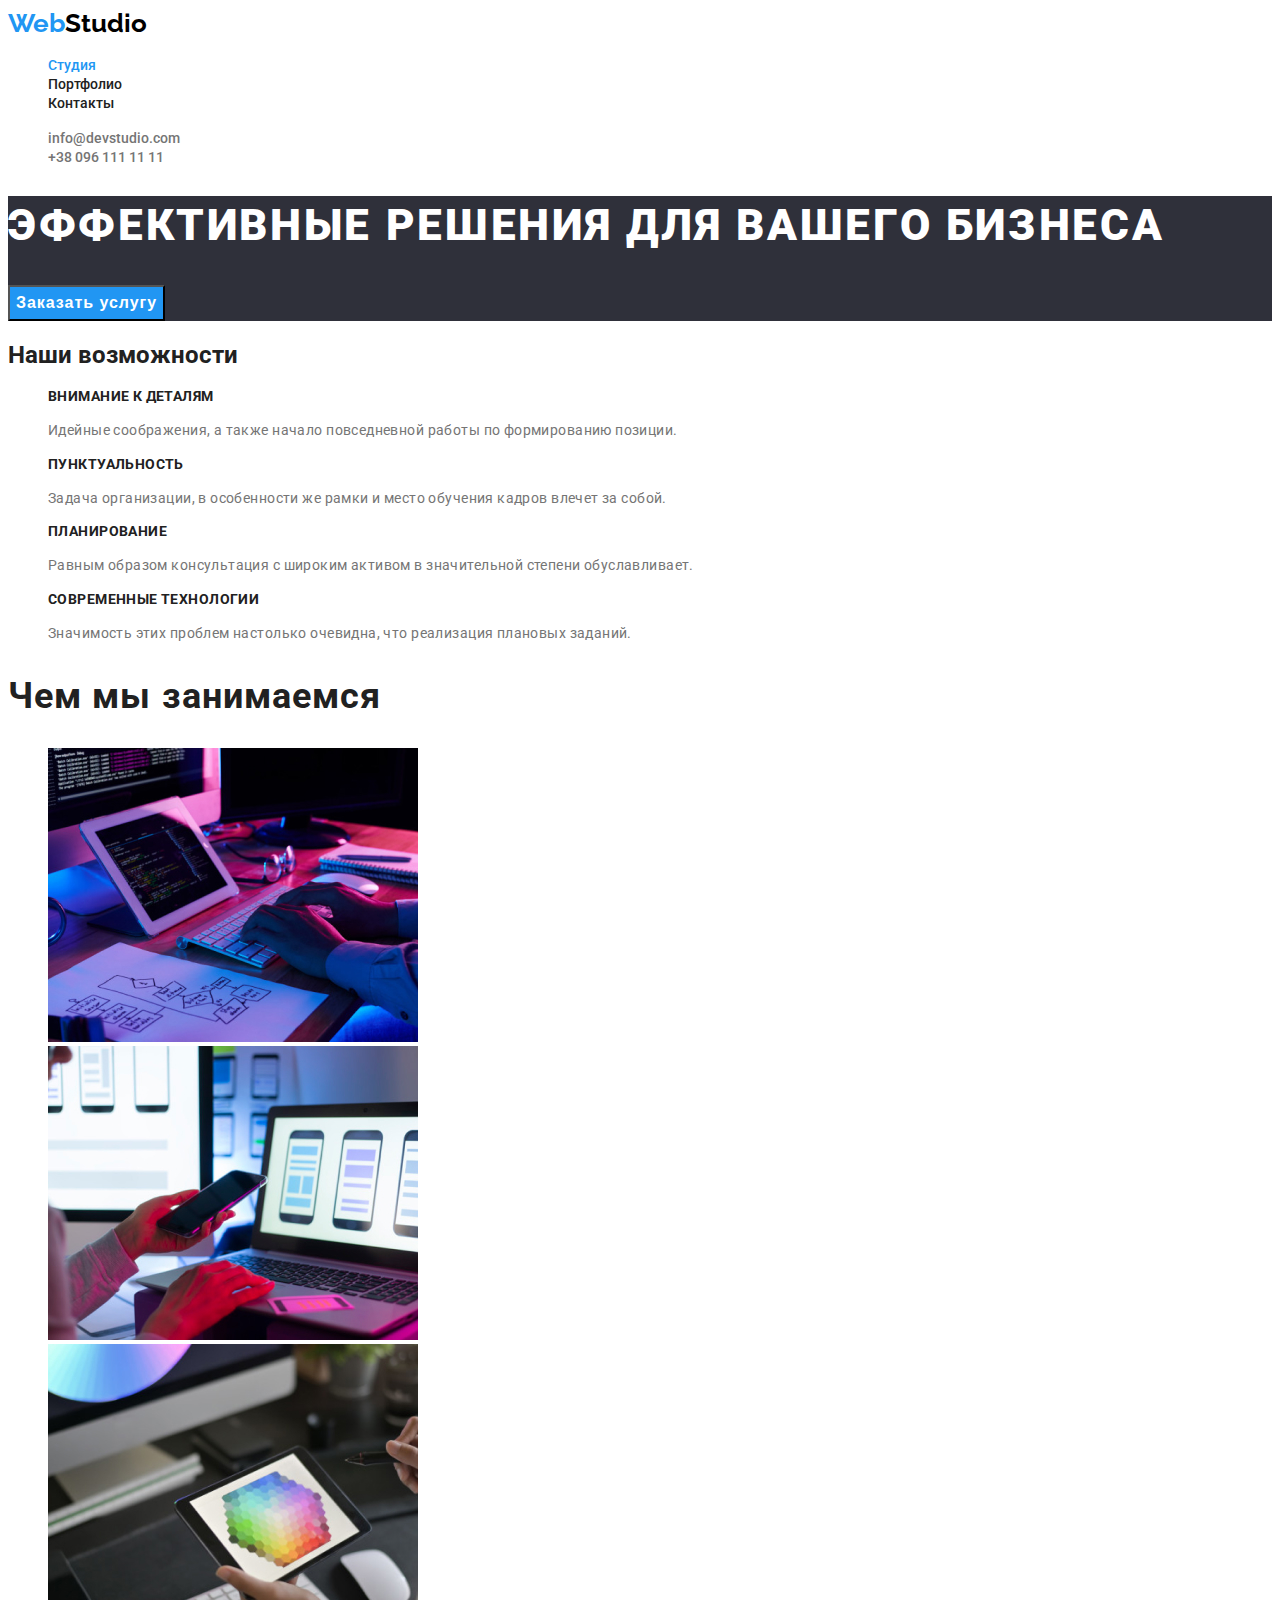
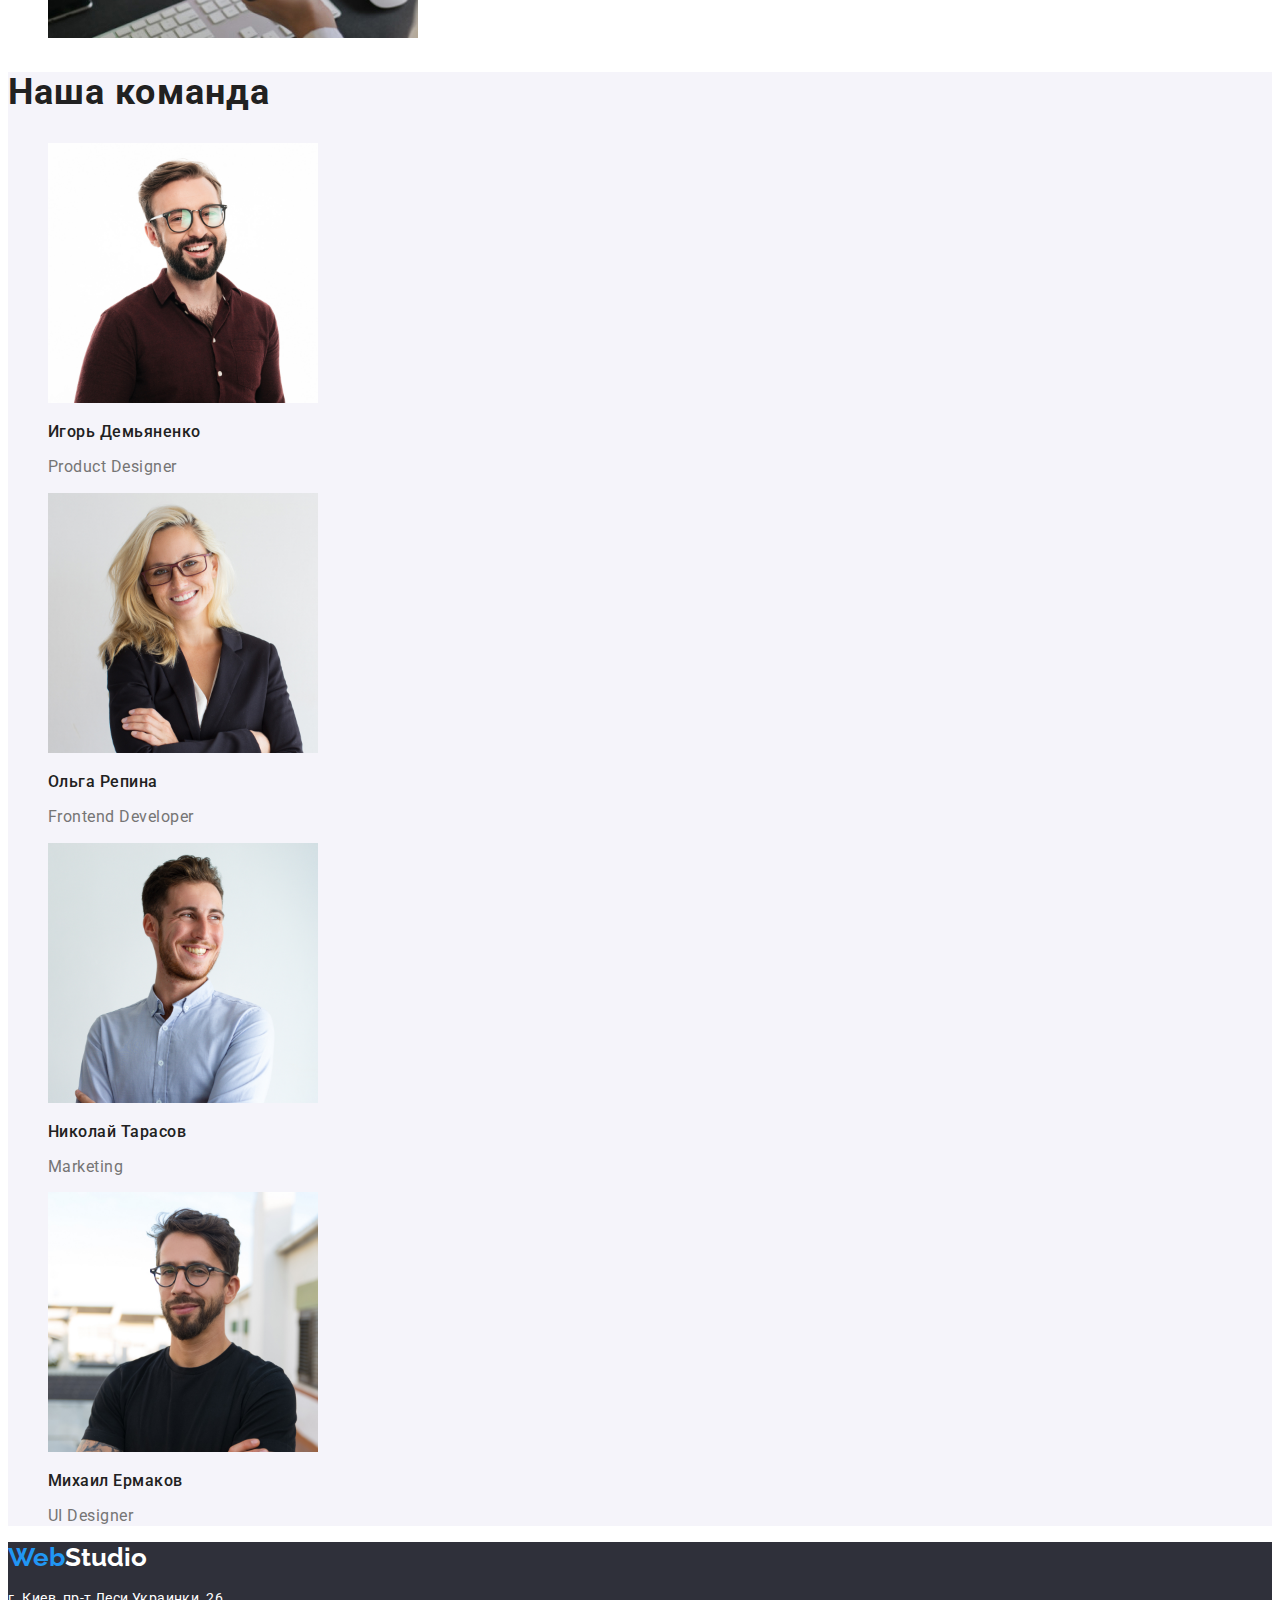
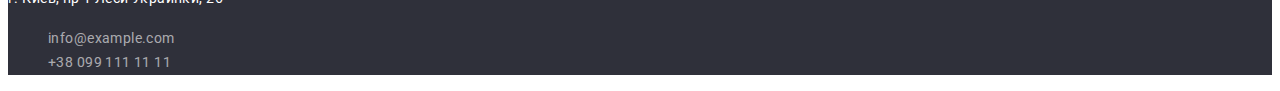
==== index.html @ 2970bea6 "новый репозиторий, создал клон добавил папки" ====
<!DOCTYPE html>
<html lang="ru">
<head>
    <meta charset="UTF-8">
    <meta http-equiv="X-UA-Compatible" content="IE=edge">
    <meta name="viewport" content="width=device-width, initial-scale=1.0">
    <title>Студия</title>
    <link rel="preconnect" href="https://fonts.googleapis.com">
    <link rel="preconnect" href="https://fonts.gstatic.com" crossorigin>
    <link href="https://fonts.googleapis.com/css2?family=Raleway:wght@700&family=Roboto:wght@400;500;700;900&display=swap"
        rel="stylesheet">
        <link rel="stylesheet" href="https://cdnjs.cloudflare.com/ajax/libs/modern-normalize/1.1.0/modern-normalize.min.css"
            integrity="sha512-wpPYUAdjBVSE4KJnH1VR1HeZfpl1ub8YT/NKx4PuQ5NmX2tKuGu6U/JRp5y+Y8XG2tV+wKQpNHVUX03MfMFn9Q=="
            crossorigin="anonymous" referrerpolicy="no-referrer" />
    <link rel="stylesheet" href="./css/styles.css" />
</head>
<body>
<header>
    <div class="section-navigation">
        <a class="logo" href="./index.html">Web<span class="logo-navigation">Studio</span></a>

        <nav class="site-nav">
            <ul>
                <li><a href="#" class="current">Студия</a></li>
                <li><a href="./portfolio.html">Портфолио</a></li>
                <li><a href="#">Контакты</a></li>
            </ul>
        </nav>
        <ul class="contact-header">
            <li><a href="mailto:">info@devstudio.com</a></li>
            <li><a href="tel:">+38 096 111 11 11</a></li>
        </ul>
    </div>
</header>
    <main>
        <section class="hero">
            <h1 class="hero-title">Эффективные решения для вашего бизнеса</h1>
            <button type="button" class="hero-button">Заказать услугу </button>
            
        </section>
        <section class="section-properties">
            <h2>Наши возможности</h2>
            <ul class="properties">
                <li><h3>Внимание к деталям</h3>
                <p>Идейные соображения, а также начало повседневной работы по формированию позиции. </p></li>
                <li><h3>Пунктуальность</h3>
                <p>Задача организации, в особенности же рамки и место обучения кадров влечет за собой.</p></li>
                <li><h3>Планирование</h3>
                <p>Равным образом консультация с широким активом в значительной степени обуславливает.</p></li>
                <li><h3>Современные технологии</h3>
                <p>Значимость этих проблем настолько очевидна, что реализация плановых заданий.</p></li>
            </ul>
        </section>
        <section class="about-us">
            <h2>Чем мы занимаемся</h2>
            <ul>
                <li><img src="./images/box1.jpg" alt="Программирование" width="370"></li>
                <li><img src="./images/box2.jpg" alt="Мобильные приложения" width="370"></li>
                <li><img src="./images/box3.jpg" alt="СимплДимпл" width="370"></li>
            </ul>
        </section>

        <section class="team">
            <h2>Наша команда</h2>
            <ul class="team-list">
                <li><img src="./images/team/igor.jpg" alt="Игорь Демьяненко" width="270"> 
                <h3>Игорь Демьяненко</h3>
                <p lang="en">Product Designer</p></li>
                <li><img src="./images/team/olga.jpg" alt="Ольга Репина" width="270">
                <h3>Ольга Репина</h3>
                <p lang="en">Frontend Developer</p></li>
                <li><img src="./images/team/nikolay.jpg" alt="Николай Тарасов" width="270">
                <h3>Николай Тарасов</h3>
                <p lang="en">Marketing</p></li>
                <li><img src="./images/team/michail.jpg" alt="Михаил Ермаков" width="270">
                <h3>Михаил Ермаков</h3>
                <p lang="en">UI Designer</p></li>
            </ul>
        </section>

    </main>
    <footer>
        <a class="logo" href="./index.html">Web<span class="logo-navigation-footer">Studio</span></a>
        <address class="contact-footer">
            <p>г. Киев, пр-т Леси Украинки, 26 </p>
            <ul>
                <li><a href="mailto:">info@example.com </a></li>
                <li><a href="tel:">+38 099 111 11 11 </a></li>
            </ul>
        </address>
        </footer>
</body>
</html>
---- css/styles.css ----
/* основной #212121 */
/* второстепенный #2196F3 */
/* дополнительный #fff */
/* задний фон #fff; */
:root {
  --brand-color: #212121;
  --accent-color: #2196f3;
  --contact-color: #757575;
  --background-color: #fff;
  --accent-background-color: #f5f4fa;
  --footer-background-color: #2f303a;
  --header-background-color: #fff;
}

body {
  font-family: 'Roboto', sans-serif;
  color: var(--brand-color);
}

ul {
  list-style: none;
}
/* Header */
header {
  background-color: var(--header-background-color);
}
.logo {
  text-decoration: none;
  font-family: Raleway;
  font-style: normal;
  font-weight: 700;
  font-size: 26px;
  line-height: 1.2;
  color: var(--accent-color);
}
.logo-navigation {
  color: #000;
}
.site-nav a {
  font-weight: 500;
  font-size: 14px;
  line-height: 1.17;
  text-decoration: none;
  color: var(--brand-color);
}
.site-nav .current {
  color: var(--accent-color);
}

.site-nav a:hover,
.site-nav a:focus {
  color: var(--accent-color);
}

.contact-header a {
  font-weight: 500;
  font-size: 14px;
  line-height: 1.17;
  text-decoration: none;
  color: var(--contact-color);
}
.contact-header a:focus,
.contact-header a:hover {
  color: var(--accent-color);
}

/* Main portfolio */
.main-portfolio {
  background-color: var(--background-color);
}

.filter-button {
  font-family: Roboto;
  font-weight: 500;
  font-size: 16px;
  line-height: 1.62;
  text-align: center;
  letter-spacing: 0.03em;
  background-color: var(--accent-background-color);
  cursor: pointer;
  color: var(--brand-color);
}

.filter-button:hover,
.filter-button:focus {
  color: var(--header-background-color);
  background-color: var(--accent-color);
}

.project-link {
  text-decoration: none;
}

.project-link .project-text {
  color: var(--contact-color);
  font-weight: 500;
  font-size: 16px;
  line-height: 1.87;
  letter-spacing: 0.03em;
}

.project-link .project-title {
  color: var(--brand-color);
  font-weight: 700;
  font-size: 18px;
  line-height: 2;
  letter-spacing: 0.06em;
}

/* Footer */
footer {
  background-color: var(--footer-background-color);
}
.logo-navigation-footer {
  color: var(--header-background-color);
}
.contact-footer p {
  text-decoration: none;
  font-weight: 400;
  font-size: 14px;
  line-height: 1.71;
  letter-spacing: 0.03em;
  color: var(--header-background-color);
  font-style: normal;
}
.contact-footer a {
  font-weight: 400;
  font-size: 14px;
  line-height: 1.71;
  letter-spacing: 0.03em;
  text-decoration: none;
  color: rgba(255, 255, 255, 0.6);
  font-style: normal;
}

.contact-footer a:focus,
.contact-footer a:hover {
  color: var(--accent-color);
}
/* Main Studio */
.hero {
  background: var(--footer-background-color);
}
.hero-title {
  font-weight: 900;
  font-size: 44px;
  line-height: 1.36;
  letter-spacing: 0.06em;
  color: var(--header-background-color);
  text-transform: uppercase;
}
.hero-button {
  font-weight: 700;
  font-size: 16px;
  line-height: 1.87;

  display: flex;
  align-items: center;
  text-align: center;
  letter-spacing: 0.06em;
  background-color: var(--accent-color);
  color: var(--header-background-color);
  cursor: pointer;
}

.hero-button:hover,
.hero-button:focus {
  background-color: #188ce8;
  color: var(--header-background-color);
}

.section-properties {
  background-color: var(--background-color);
}

.properties h3 {
  font-weight: 700;
  font-size: 14px;
  line-height: 1.14;
  letter-spacing: 0.03em;
  text-transform: uppercase;
}

.properties p {
  font-weight: 400;
  font-size: 14px;
  line-height: 1.71;
  letter-spacing: 0.03em;
  color: var(--contact-color);
}
.about-us {
  background-color: var(--background-color);
}

.about-us h2 {
  font-weight: 700;
  font-size: 36px;
  line-height: 1.16;
  letter-spacing: 0.03em;
}
.team {
  background-color: var(--accent-background-color);
}

.team h2 {
  font-weight: 700;
  font-size: 36px;
  line-height: 1.16;
  letter-spacing: 0.03em;
}
.team h3 {
  font-weight: 500;
  font-size: 16px;
  line-height: 1.18;
  letter-spacing: 0.03em;
}
.team p {
  font-weight: 400;
  font-size: 16px;
  line-height: 1.18;
  letter-spacing: 0.03em;
  color: var(--contact-color);
}
/* внес правки */
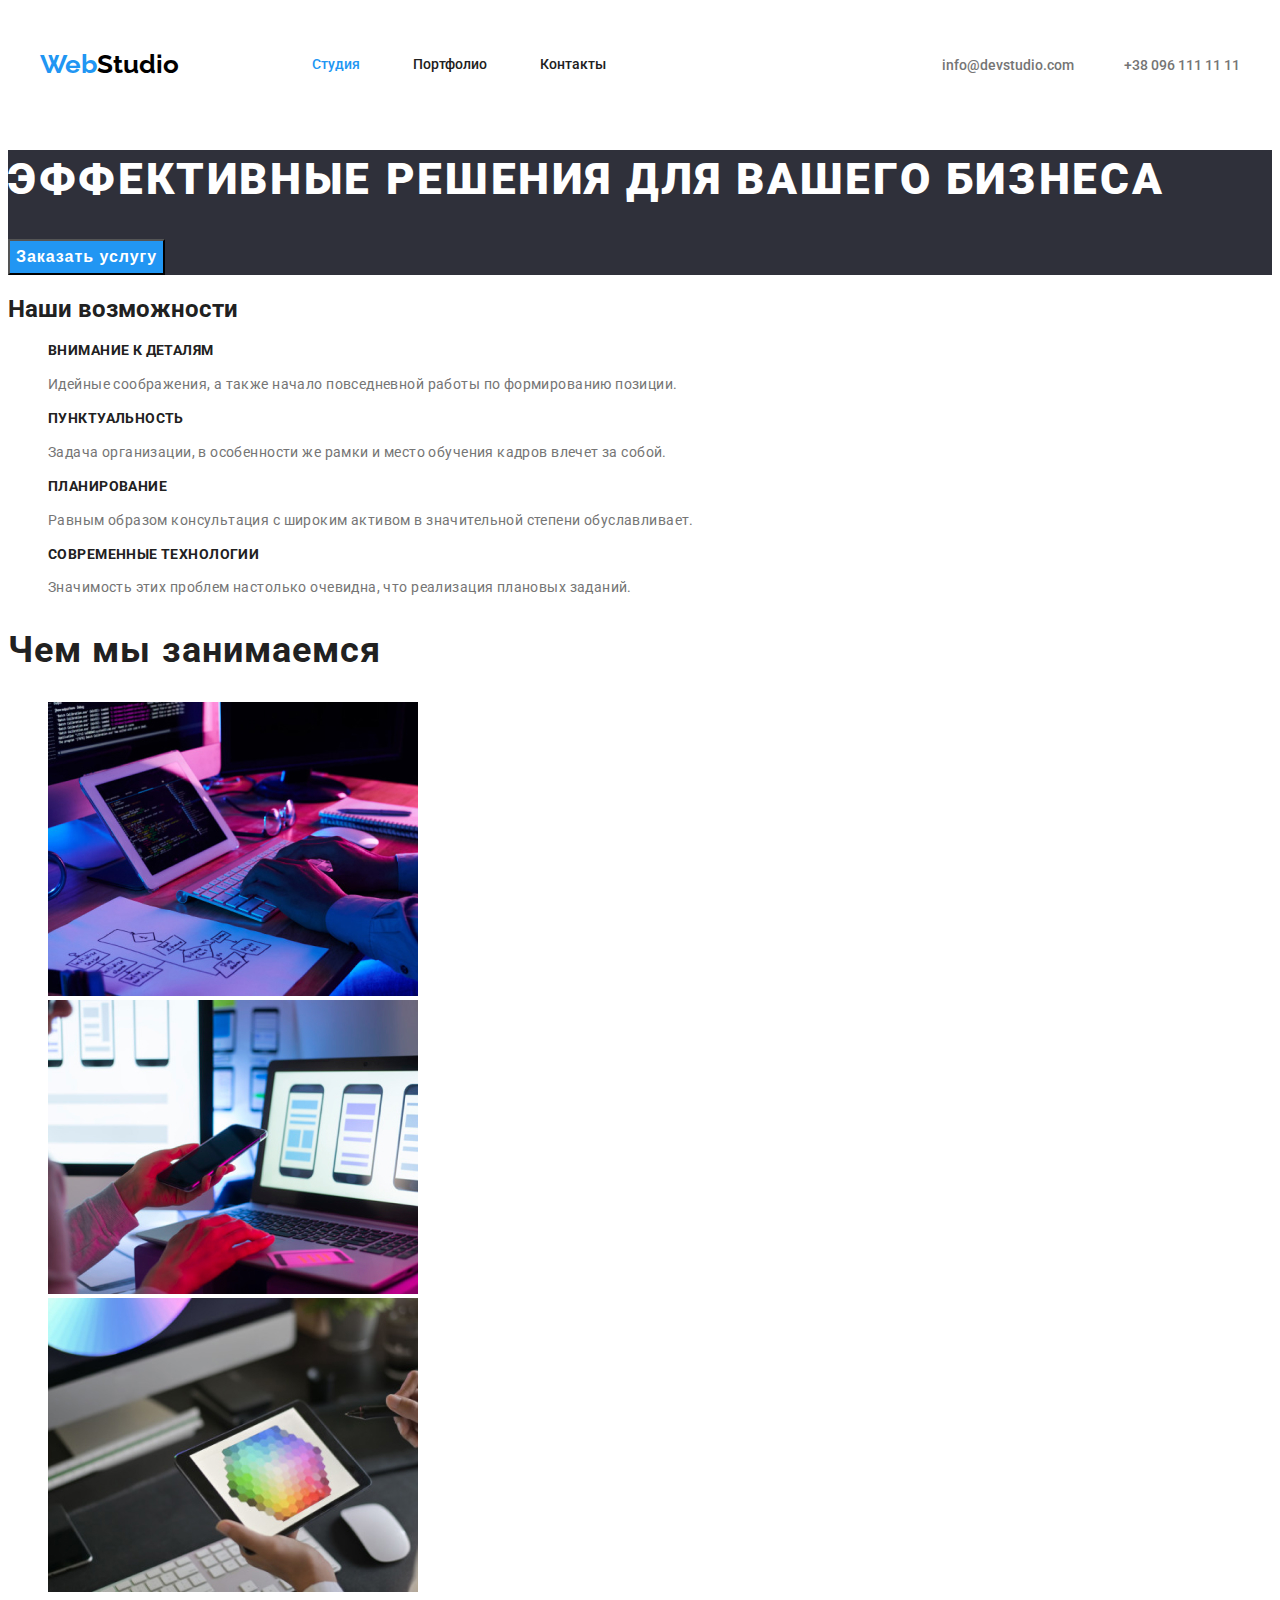
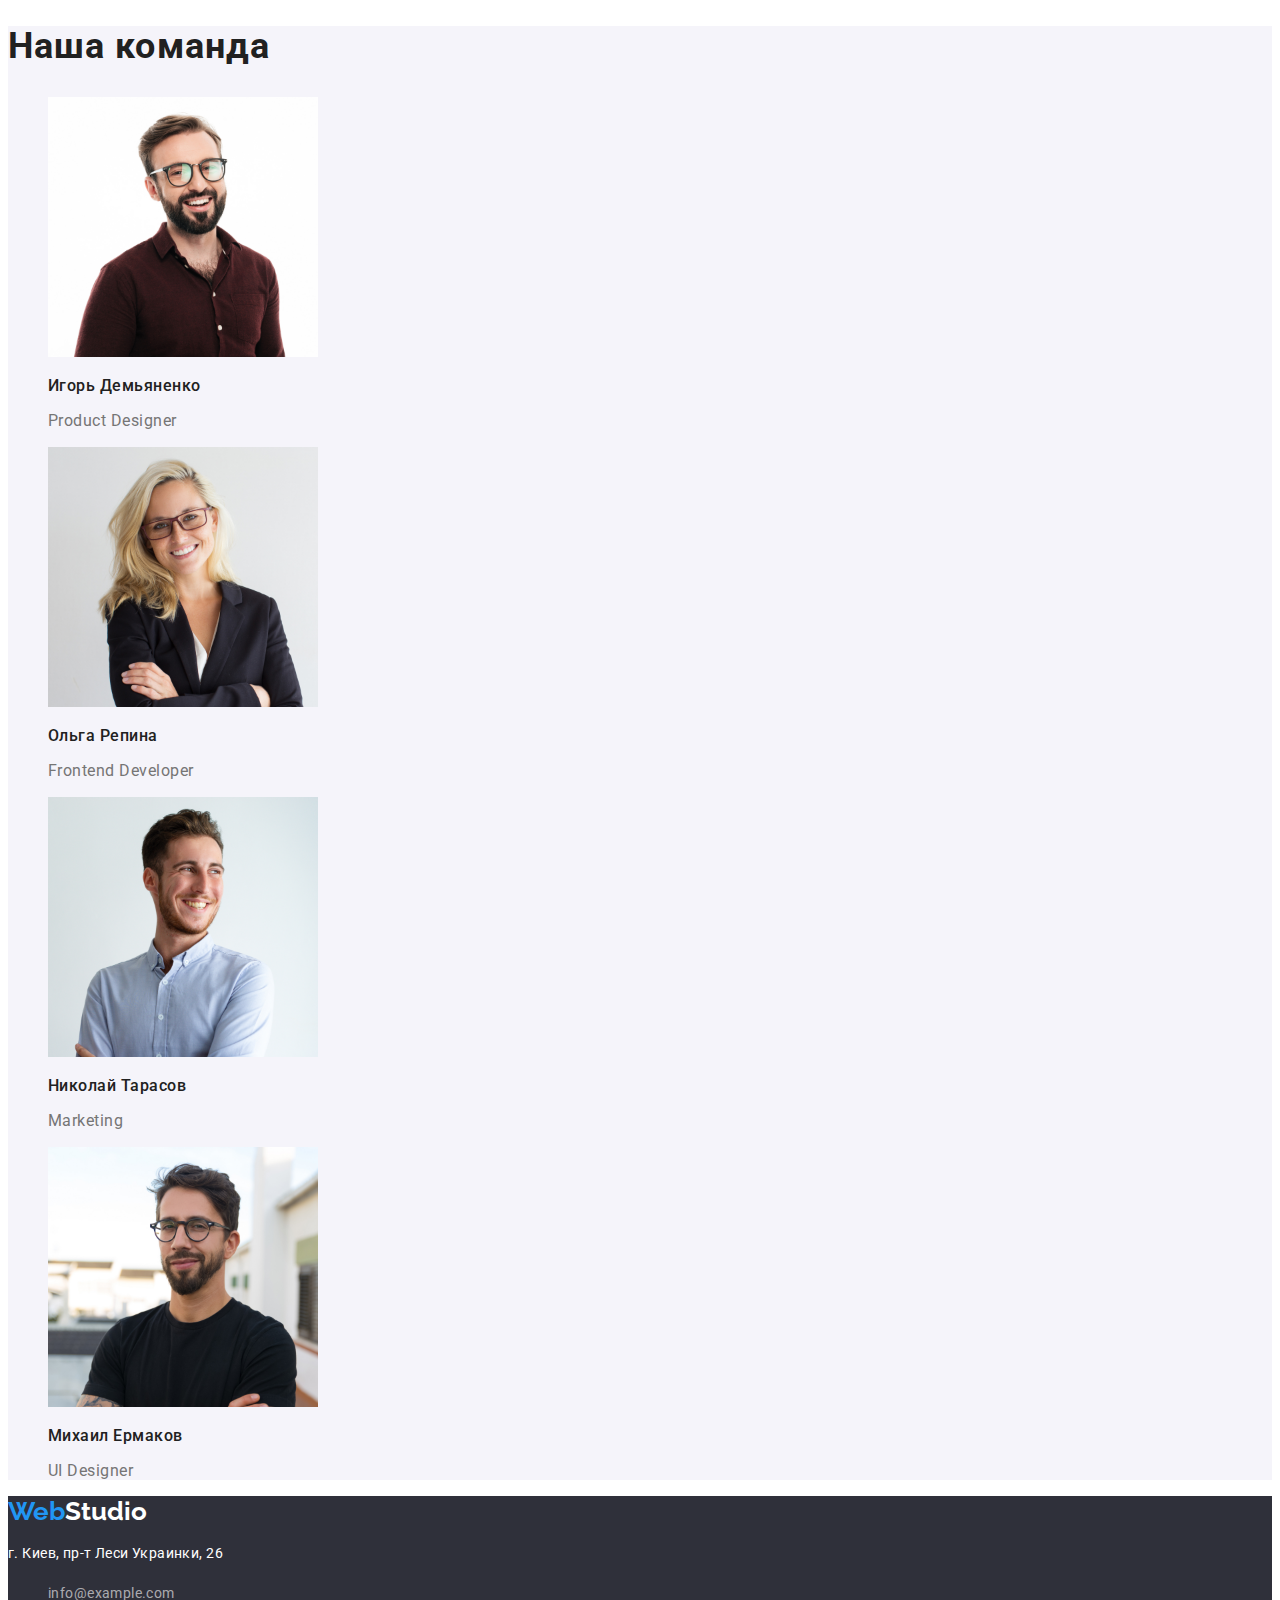
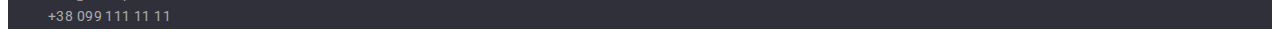
==== commit 081256b2: "стилизовал хедер" ====
--- a/index.html
+++ b/index.html
@@ -15,23 +15,24 @@
     <link rel="stylesheet" href="./css/styles.css" />
 </head>
 <body>
-<header>
-    <div class="section-navigation">
-        <a class="logo" href="./index.html">Web<span class="logo-navigation">Studio</span></a>
+    <header>
+        <div class="section-navigation">
+            <a class="logo" href="./index.html">Web<span class="logo-navigation">Studio</span></a>
+    
+            <nav>
+                <ul class="site-nav">
+                    <li class="link"><a href="#" class="current">Студия</a></li>
+                    <li class="link"><a href="./portfolio.html">Портфолио</a></li>
+                    <li class="link"><a href="#">Контакты</a></li>
+                </ul>
+            </nav>
+            <ul class="contact-header">
+                <li class="link"><a href="mailto:">info@devstudio.com</a></li>
+                <li class="link"><a href="tel:">+38 096 111 11 11</a></li>
+            </ul>
+        </div>
+    </header>
 
-        <nav class="site-nav">
-            <ul>
-                <li><a href="#" class="current">Студия</a></li>
-                <li><a href="./portfolio.html">Портфолио</a></li>
-                <li><a href="#">Контакты</a></li>
-            </ul>
-        </nav>
-        <ul class="contact-header">
-            <li><a href="mailto:">info@devstudio.com</a></li>
-            <li><a href="tel:">+38 096 111 11 11</a></li>
-        </ul>
-    </div>
-</header>
     <main>
         <section class="hero">
             <h1 class="hero-title">Эффективные решения для вашего бизнеса</h1>
--- a/css/styles.css
+++ b/css/styles.css
@@ -24,6 +24,29 @@
 header {
   background-color: var(--header-background-color);
 }
+.section-navigation {
+  width: 1200px;
+  padding-left: 15px;
+  padding-right: 15px;
+  margin-left: auto;
+  margin-right: auto;
+
+  display: flex;
+  align-items: center;
+}
+.site-nav {
+  display: flex;
+  margin-left: 93px;
+}
+.site-nav .link a {
+  display: block;
+  padding-top: 32px;
+  padding-bottom: 32px;
+}
+.site-nav .link:not(:last-child) {
+  margin-right: 53px;
+}
+
 .logo {
   text-decoration: none;
   font-family: Raleway;
@@ -50,6 +73,14 @@
 .site-nav a:hover,
 .site-nav a:focus {
   color: var(--accent-color);
+}
+.contact-header {
+  display: flex;
+  margin-left: auto;
+}
+.contact-header .link + .link {
+  display: block;
+  margin-left: 50px;
 }
 
 .contact-header a {
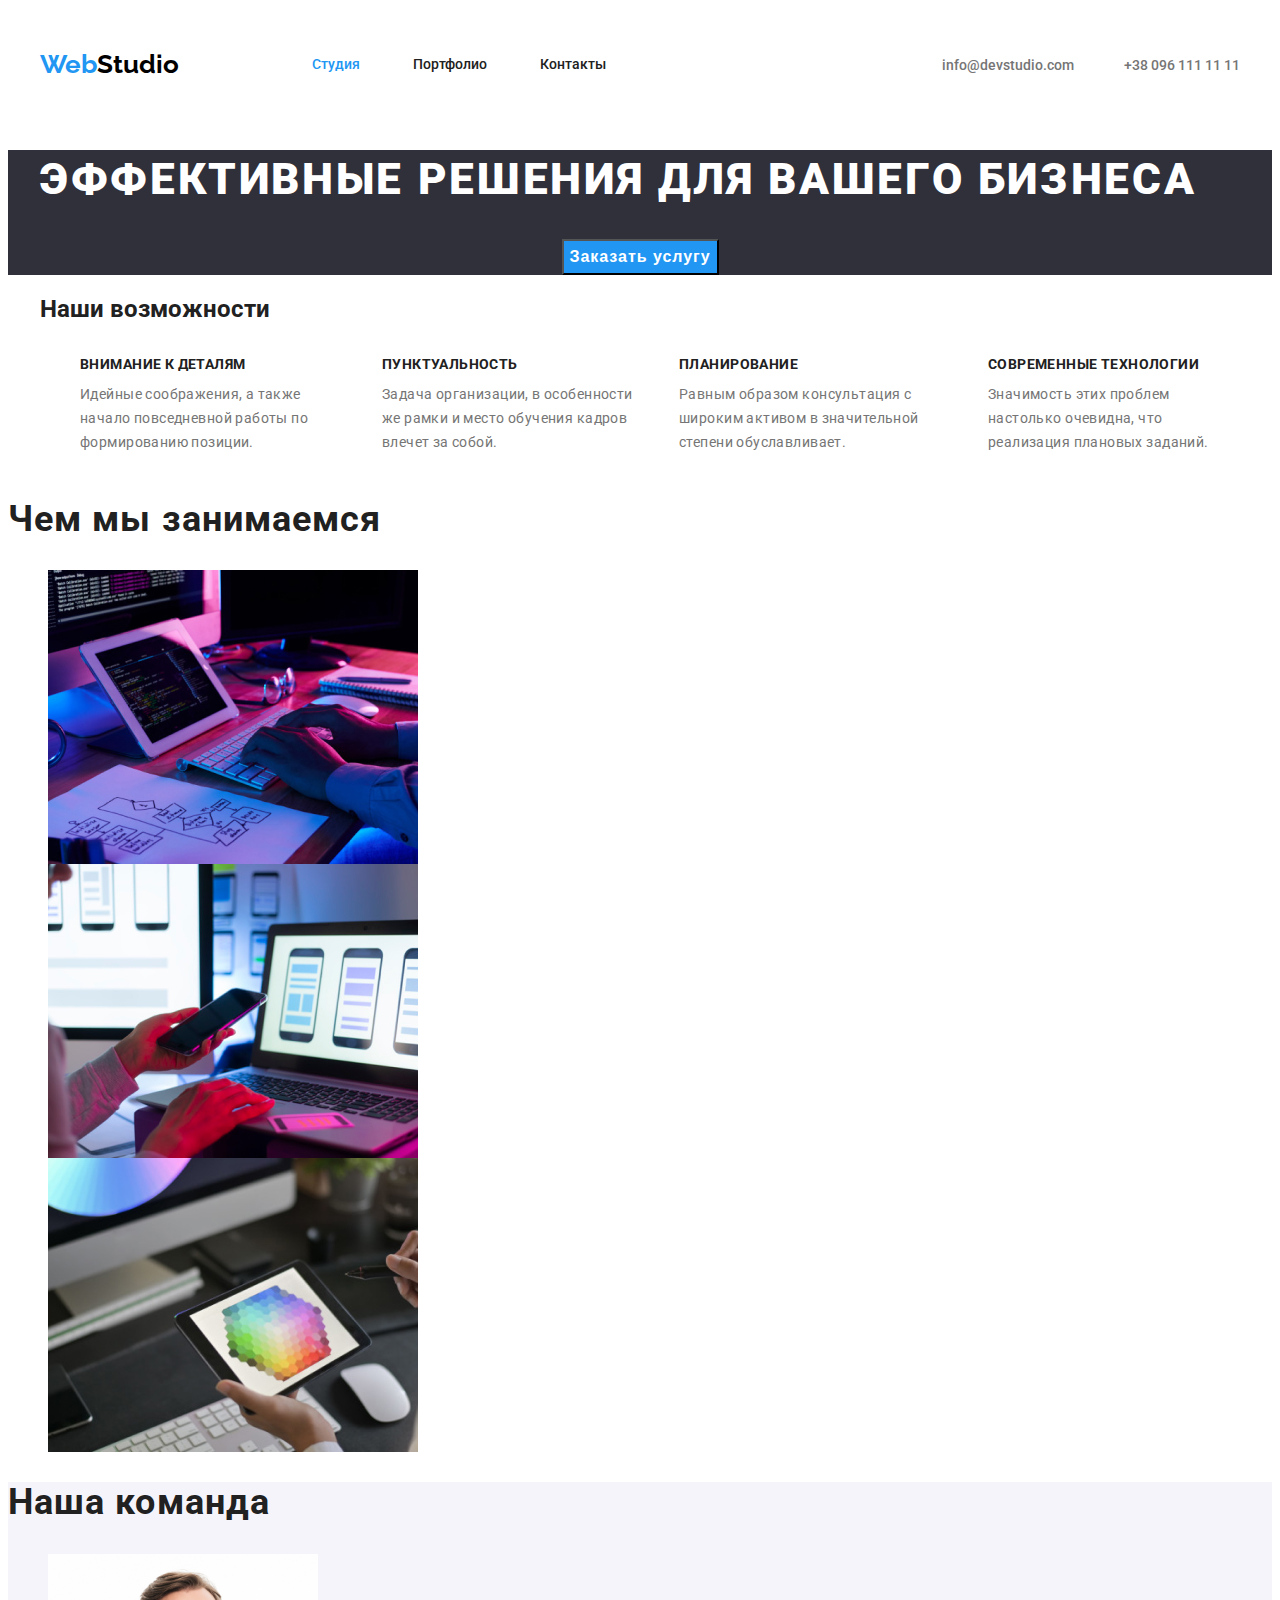
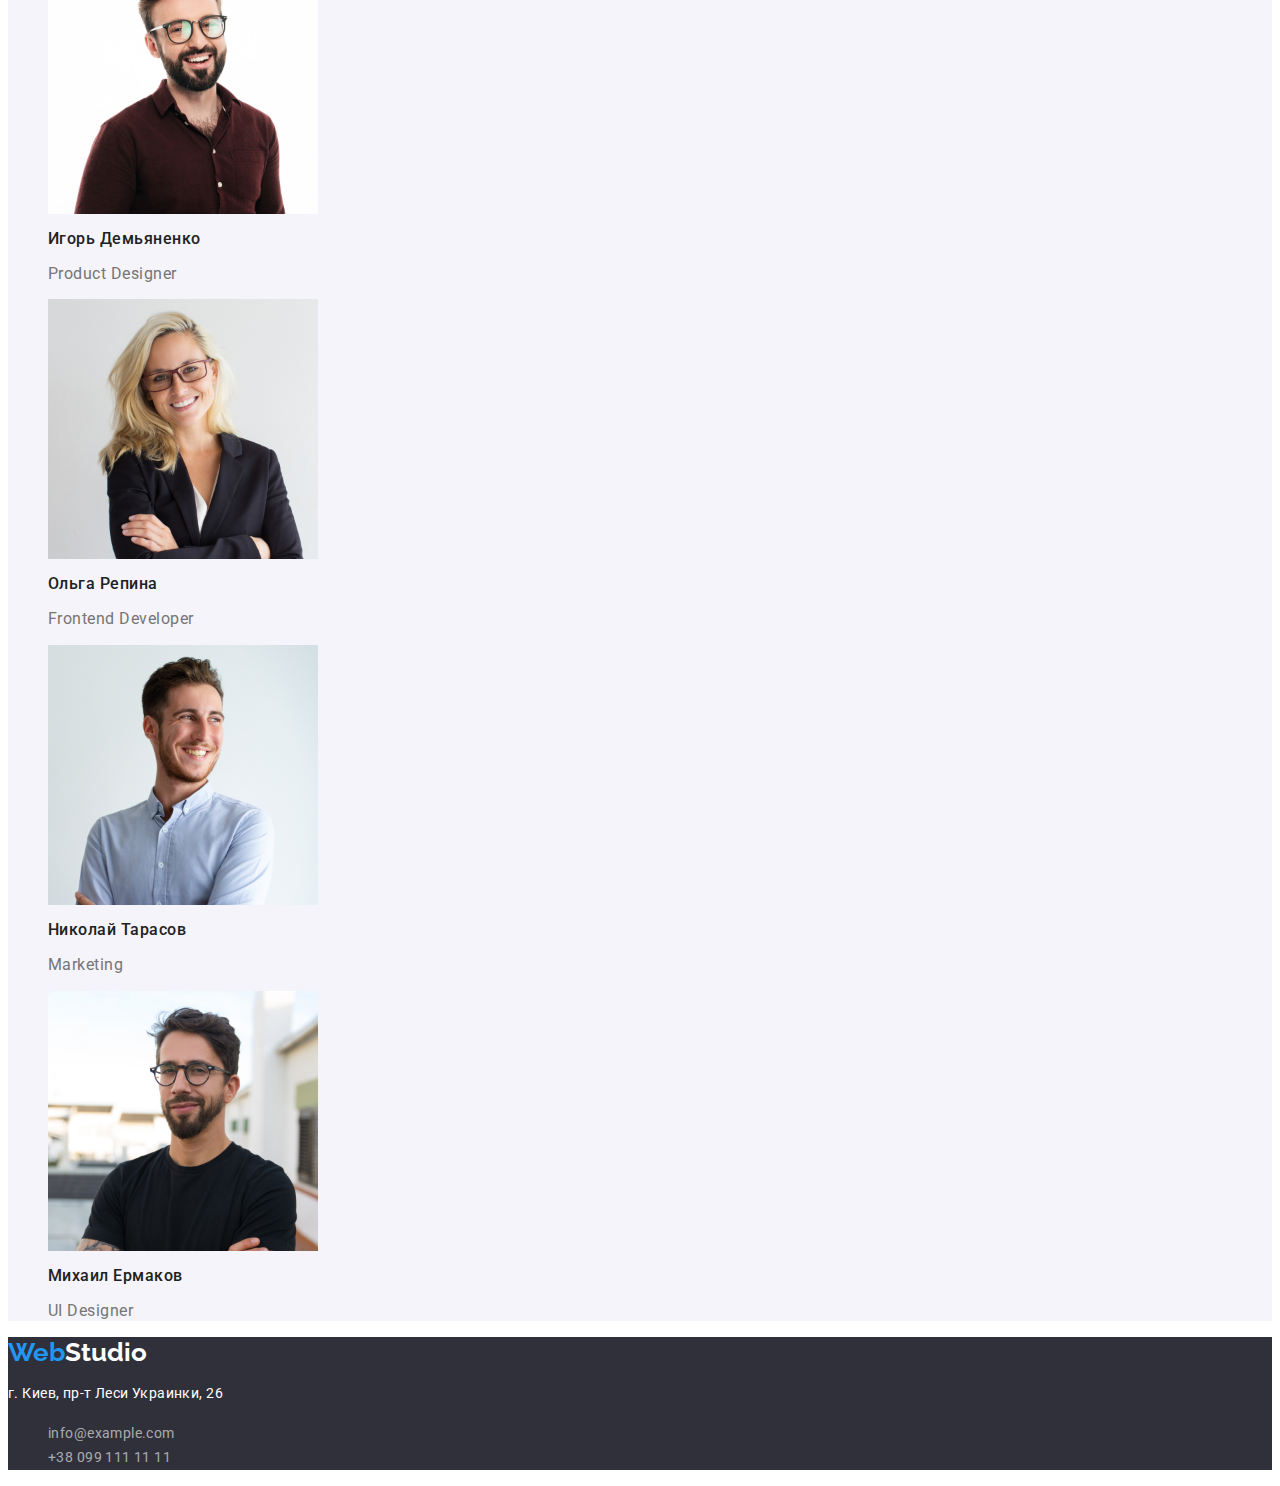
==== commit 8bdebfeb: "Сделал кучу изменений" ====
--- a/index.html
+++ b/index.html
@@ -35,22 +35,25 @@
 
     <main>
         <section class="hero">
+            <div class="container">
             <h1 class="hero-title">Эффективные решения для вашего бизнеса</h1>
             <button type="button" class="hero-button">Заказать услугу </button>
-            
+            </div>
         </section>
         <section class="section-properties">
+            <div class="container">
             <h2>Наши возможности</h2>
             <ul class="properties">
-                <li><h3>Внимание к деталям</h3>
+                <li class="item"><h3>Внимание к деталям</h3>
                 <p>Идейные соображения, а также начало повседневной работы по формированию позиции. </p></li>
-                <li><h3>Пунктуальность</h3>
+                <li  class="item"><h3>Пунктуальность</h3>
                 <p>Задача организации, в особенности же рамки и место обучения кадров влечет за собой.</p></li>
-                <li><h3>Планирование</h3>
+                <li  class="item"><h3>Планирование</h3>
                 <p>Равным образом консультация с широким активом в значительной степени обуславливает.</p></li>
-                <li><h3>Современные технологии</h3>
+                <li  class="item"><h3>Современные технологии</h3>
                 <p>Значимость этих проблем настолько очевидна, что реализация плановых заданий.</p></li>
             </ul>
+            </div>
         </section>
         <section class="about-us">
             <h2>Чем мы занимаемся</h2>
--- a/css/styles.css
+++ b/css/styles.css
@@ -16,6 +16,10 @@
   font-family: 'Roboto', sans-serif;
   color: var(--brand-color);
 }
+img {
+  display: block;
+  max-width: 100%;
+}
 
 ul {
   list-style: none;
@@ -99,6 +103,23 @@
 .main-portfolio {
   background-color: var(--background-color);
 }
+.main-block {
+  width: 1200px;
+  padding-left: 15px;
+  padding-right: 15px;
+  margin-left: auto;
+  margin-right: auto;
+}
+.filter-block {
+  display: flex;
+  justify-content: center;
+}
+
+.filter-block .filter-button {
+  margin-right: 8px;
+  border: transparent;
+  border-radius: 4px;
+}
 
 .filter-button {
   font-family: Roboto;
@@ -117,6 +138,16 @@
   color: var(--header-background-color);
   background-color: var(--accent-color);
 }
+.project {
+  display: flex;
+  flex-wrap: wrap;
+  margin-left: -30px;
+  margin-top: -30px;
+}
+.project > .project-list {
+  flex-basis: calc(100% / 3);
+  margin-top: 30px;
+}
 
 .project-link {
   text-decoration: none;
@@ -137,13 +168,29 @@
   line-height: 2;
   letter-spacing: 0.06em;
 }
-
+.container-text {
+  margin: 24px 20px;
+  border: 1px solid #eeeeee;
+}
 /* Footer */
 footer {
   background-color: var(--footer-background-color);
 }
+.container {
+  width: 1200px;
+  padding-left: 15px;
+  padding-right: 15px;
+  margin-left: auto;
+  margin-right: auto;
+}
+
 .logo-navigation-footer {
   color: var(--header-background-color);
+  margin-left: auto;
+}
+.contact-footer-list {
+  margin-left: auto;
+  padding-left: 0;
 }
 .contact-footer p {
   text-decoration: none;
@@ -153,6 +200,7 @@
   letter-spacing: 0.03em;
   color: var(--header-background-color);
   font-style: normal;
+  margin-left: auto;
 }
 .contact-footer a {
   font-weight: 400;
@@ -185,9 +233,9 @@
   font-size: 16px;
   line-height: 1.87;
 
-  display: flex;
-  align-items: center;
-  text-align: center;
+  display: block;
+  margin-left: auto;
+  margin-right: auto;
   letter-spacing: 0.06em;
   background-color: var(--accent-color);
   color: var(--header-background-color);
@@ -203,8 +251,15 @@
 .section-properties {
   background-color: var(--background-color);
 }
-
+.properties {
+  display: flex;
+}
+
+.properties > .item:not(:last-child) {
+  margin-right: 30px;
+}
 .properties h3 {
+  margin-bottom: 10px;
   font-weight: 700;
   font-size: 14px;
   line-height: 1.14;
@@ -213,6 +268,7 @@
 }
 
 .properties p {
+  margin-top: 0;
   font-weight: 400;
   font-size: 14px;
   line-height: 1.71;
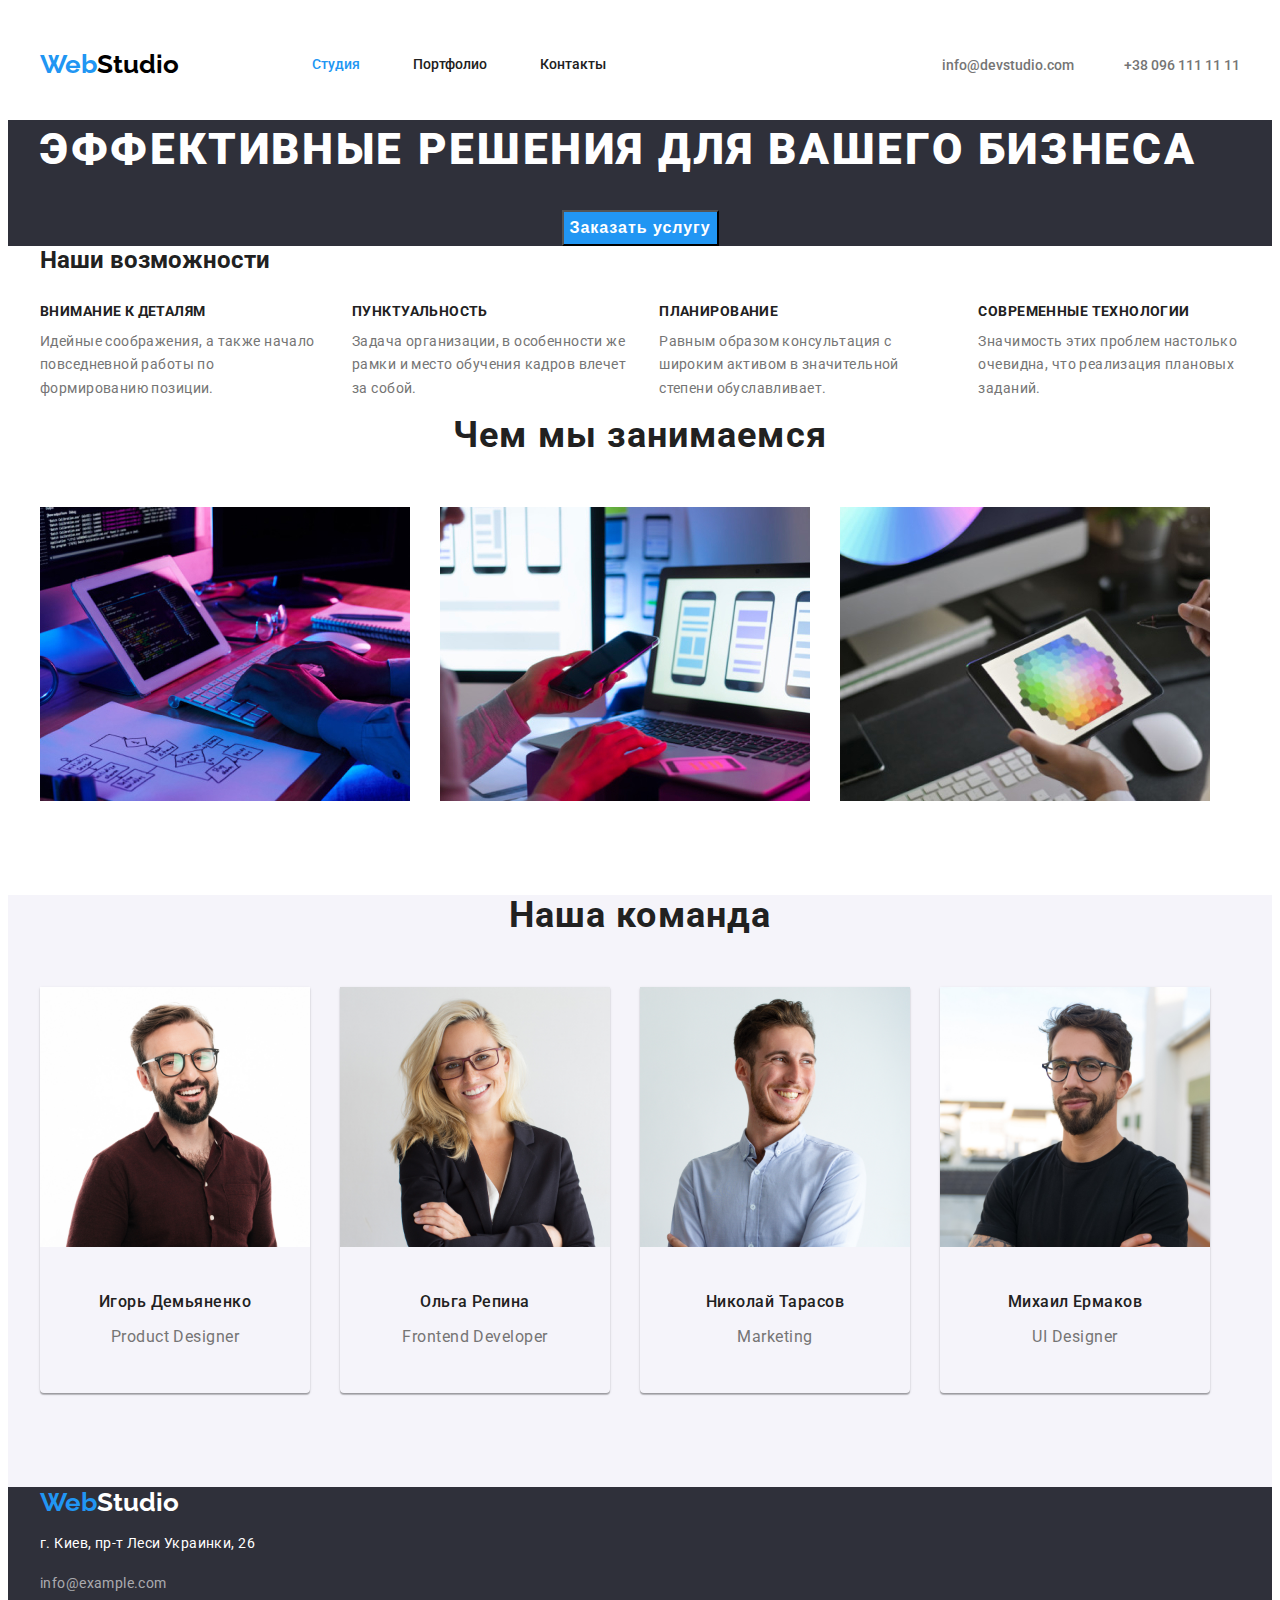
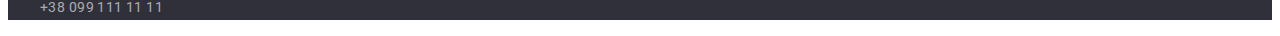
==== commit 1af384e6: "Index доделал" ====
--- a/index.html
+++ b/index.html
@@ -42,7 +42,7 @@
         </section>
         <section class="section-properties">
             <div class="container">
-            <h2>Наши возможности</h2>
+            <h2 class="properties-title">Наши возможности</h2>
             <ul class="properties">
                 <li class="item"><h3>Внимание к деталям</h3>
                 <p>Идейные соображения, а также начало повседневной работы по формированию позиции. </p></li>
@@ -56,42 +56,81 @@
             </div>
         </section>
         <section class="about-us">
-            <h2>Чем мы занимаемся</h2>
-            <ul>
-                <li><img src="./images/box1.jpg" alt="Программирование" width="370"></li>
-                <li><img src="./images/box2.jpg" alt="Мобильные приложения" width="370"></li>
-                <li><img src="./images/box3.jpg" alt="СимплДимпл" width="370"></li>
+            <div class="container">
+            <h2 class="about-title">Чем мы занимаемся</h2>
+            <ul class="about-list">
+                <li class="list"><img src="./images/box1.jpg" alt="Программирование" width="370"></li>
+                <li class="list"><img src="./images/box2.jpg" alt="Мобильные приложения" width="370"></li>
+                <li class="list"><img src="./images/box3.jpg" alt="СимплДимпл" width="370"></li>
             </ul>
+        </div>
         </section>
 
         <section class="team">
-            <h2>Наша команда</h2>
+            <div class="container">
+            <h2 class="team-title">Наша команда</h2>
+            
             <ul class="team-list">
-                <li><img src="./images/team/igor.jpg" alt="Игорь Демьяненко" width="270"> 
+                <li class="item">
+                    <article class="card">
+                        <div class="card-thumb">
+                <img src="./images/team/igor.jpg" alt="Игорь Демьяненко" width="270"> 
+                </div>
+                <div class="card-content">
                 <h3>Игорь Демьяненко</h3>
-                <p lang="en">Product Designer</p></li>
-                <li><img src="./images/team/olga.jpg" alt="Ольга Репина" width="270">
-                <h3>Ольга Репина</h3>
-                <p lang="en">Frontend Developer</p></li>
-                <li><img src="./images/team/nikolay.jpg" alt="Николай Тарасов" width="270">
-                <h3>Николай Тарасов</h3>
-                <p lang="en">Marketing</p></li>
-                <li><img src="./images/team/michail.jpg" alt="Михаил Ермаков" width="270">
-                <h3>Михаил Ермаков</h3>
-                <p lang="en">UI Designer</p></li>
-            </ul>
-        </section>
+                <p lang="en">Product Designer</p>
+                </div> 
+                </article>  
+                </li>
+                <li class="item">
+                    <article class="card">
+                        <div class="card-thumb">
+                            <img src="./images/team/olga.jpg" alt="Ольга Репина" width="270">
+                        </div>
+                        <div class="card-content">
+                            <h3>Ольга Репина</h3>
+                            <p lang="en">Frontend Developer</p>
+                        </div>
+                    </article>
+                </li>
+                <li class="item">
+                        <article class="card">
+                            <div class="card-thumb">
+                                <img src="./images/team/nikolay.jpg" alt="Николай Тарасов" width="270">
+                            </div>
+                            <div class="card-content">
+                                <h3>Николай Тарасов</h3>
+                                <p lang="en">Marketing</p>
+                            </div>
+                        </article>
+                    </li>
+                     <li class="item">
+                            <article class="card">
+                                <div class="card-thumb">
+                                    <img src="./images/team/michail.jpg" alt="Михаил Ермаков" width="270">
+                                </div>
+                                <div class="card-content">
+                                    <h3>Михаил Ермаков</h3>
+                                    <p lang="en">UI Designer</p>
+                                </div>
+                            </article>
+                        </li> 
+                        </ul>
+                        </div>
+                 </section>
 
     </main>
     <footer>
-        <a class="logo" href="./index.html">Web<span class="logo-navigation-footer">Studio</span></a>
-        <address class="contact-footer">
-            <p>г. Киев, пр-т Леси Украинки, 26 </p>
-            <ul>
-                <li><a href="mailto:">info@example.com </a></li>
-                <li><a href="tel:">+38 099 111 11 11 </a></li>
-            </ul>
-        </address>
-        </footer>
+        <div class="container">
+            <a class="logo" href="./index.html">Web<span class="logo-navigation-footer">Studio</span></a>
+            <address class="contact-footer">
+                <p>г. Киев, пр-т Леси Украинки, 26 </p>
+                <ul class="contact-footer-list">
+                    <li class="item"><a href="mailto:">info@example.com </a></li>
+                    <li class="item"><a href="tel:">+38 099 111 11 11 </a></li>
+                </ul>
+            </address>
+        </div>
+    </footer>
 </body>
 </html>--- a/css/styles.css
+++ b/css/styles.css
@@ -217,10 +217,12 @@
   color: var(--accent-color);
 }
 /* Main Studio */
+/* Hero Main */
 .hero {
   background: var(--footer-background-color);
 }
 .hero-title {
+  margin-top: 0;
   font-weight: 900;
   font-size: 44px;
   line-height: 1.36;
@@ -247,12 +249,17 @@
   background-color: #188ce8;
   color: var(--header-background-color);
 }
-
+/* Properties main */
 .section-properties {
   background-color: var(--background-color);
 }
 .properties {
   display: flex;
+  margin-bottom: 0;
+  padding-left: 0;
+}
+.properties-title {
+  margin: 0;
 }
 
 .properties > .item:not(:last-child) {
@@ -275,26 +282,65 @@
   letter-spacing: 0.03em;
   color: var(--contact-color);
 }
+/* About main */
 .about-us {
   background-color: var(--background-color);
 }
-
-.about-us h2 {
+.about-list {
+  display: flex;
+  margin-bottom: 0;
+  padding-left: 0;
+}
+
+.about-list > .list:not(:last-child) {
+  margin-right: 30px;
+  padding-bottom: 94px;
+}
+.about-title {
+  text-align: center;
+  margin-bottom: 50px;
+  margin-top: 0;
   font-weight: 700;
   font-size: 36px;
   line-height: 1.16;
   letter-spacing: 0.03em;
 }
+/* Team main */
 .team {
   background-color: var(--accent-background-color);
 }
 
-.team h2 {
+.team-list {
+  display: flex;
+  margin-bottom: 0;
+  padding-left: 0;
+}
+.team-list > .item.item:not(:last-child) {
+  margin-right: 30px;
+}
+
+.team-title {
+  margin-top: 0;
+  margin-bottom: 50px;
+  text-align: center;
   font-weight: 700;
   font-size: 36px;
   line-height: 1.16;
   letter-spacing: 0.03em;
-}
+  text-align: center;
+}
+.card {
+  box-shadow: 0px 1px 3px rgba(0, 0, 0, 0.12), 0px 1px 1px rgba(0, 0, 0, 0.14),
+    0px 2px 1px rgba(0, 0, 0, 0.2);
+  border-radius: 0px 0px 4px 4px;
+}
+.card-content {
+  text-align: center;
+  padding-top: 30px;
+  padding-bottom: 30px;
+  margin-bottom: 94px;
+}
+
 .team h3 {
   font-weight: 500;
   font-size: 16px;
@@ -308,4 +354,3 @@
   letter-spacing: 0.03em;
   color: var(--contact-color);
 }
-/* внес правки */
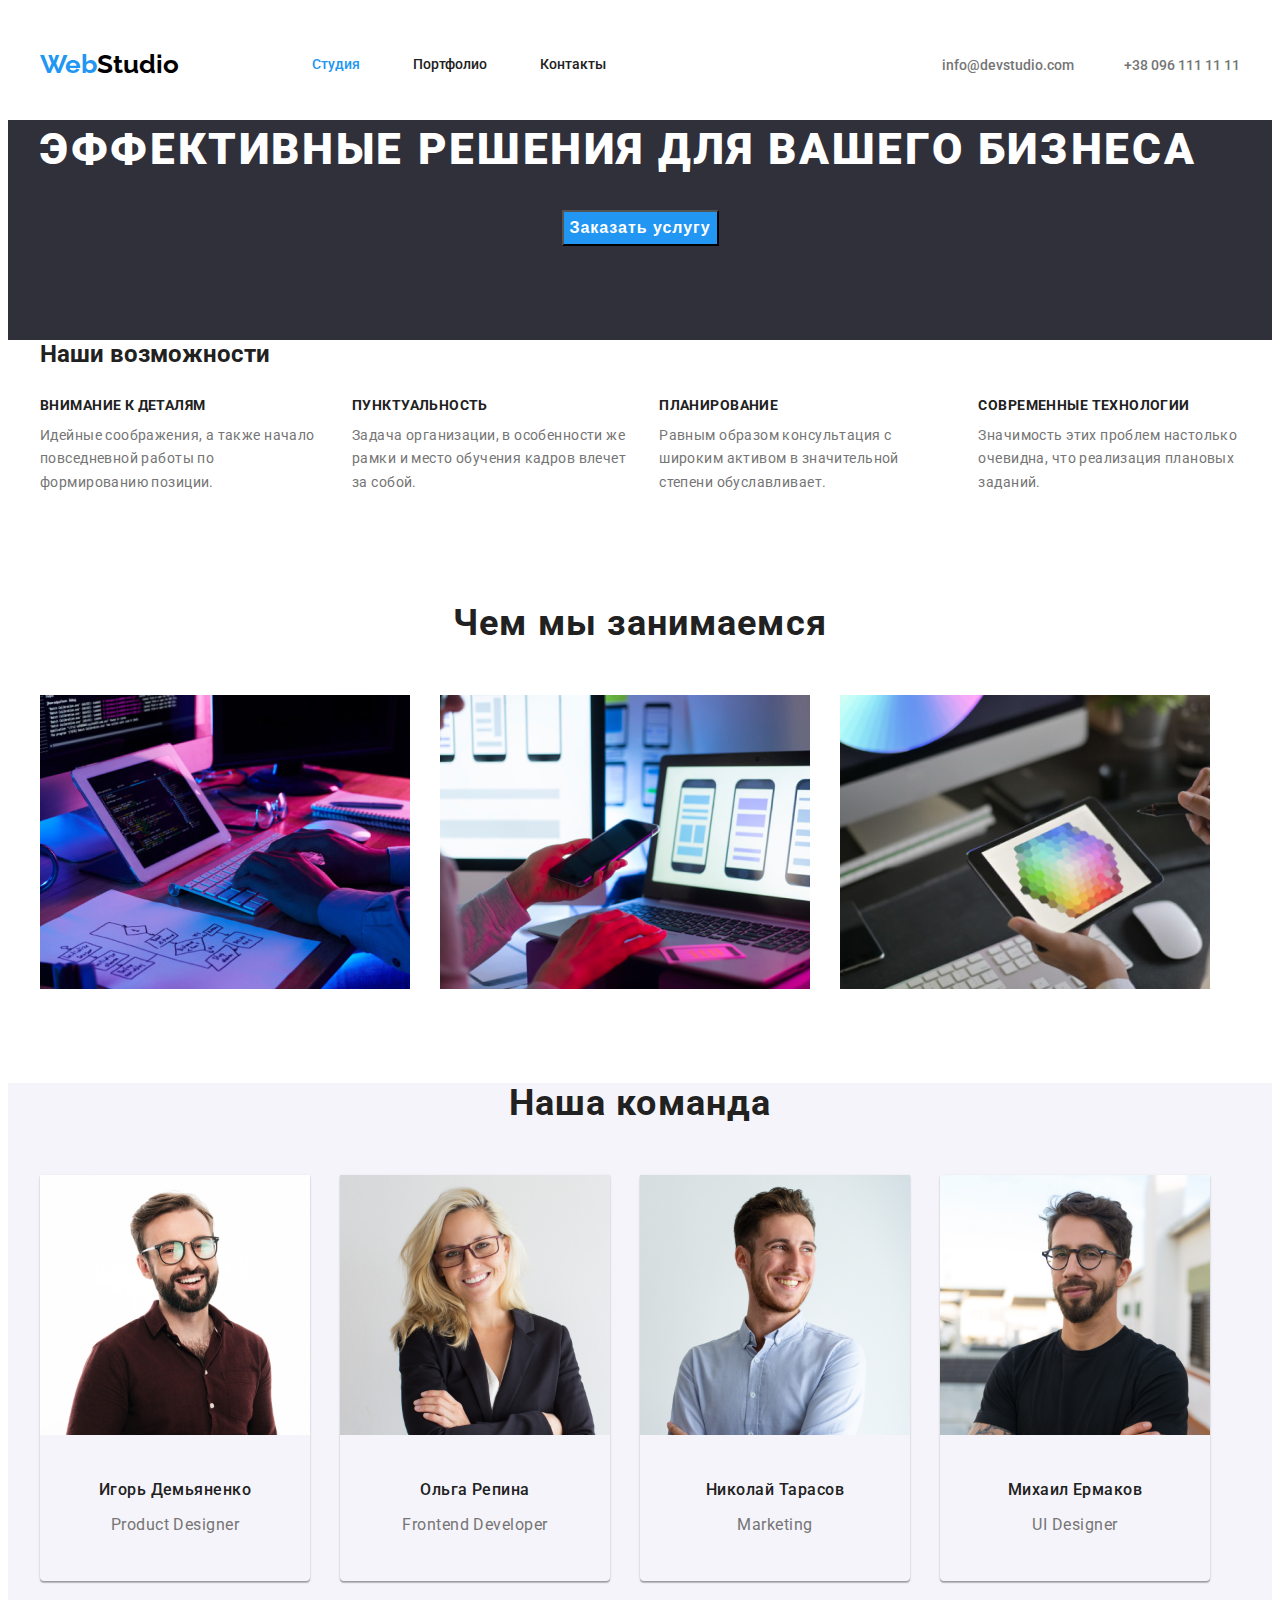
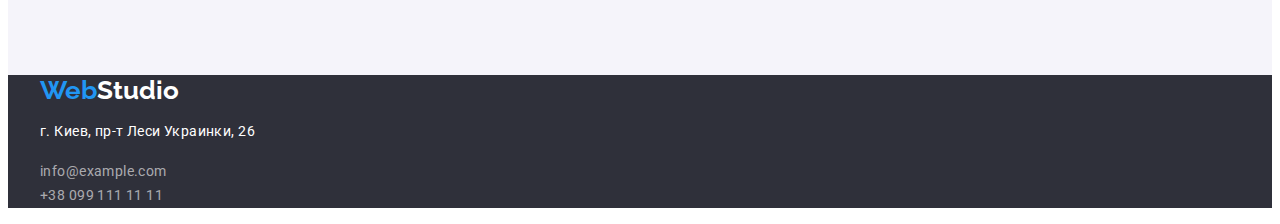
==== commit b53becf0: "задал секция паддинг боттом 94" ====
--- a/index.html
+++ b/index.html
@@ -34,13 +34,13 @@
     </header>
 
     <main>
-        <section class="hero">
+        <section class="hero section">
             <div class="container">
             <h1 class="hero-title">Эффективные решения для вашего бизнеса</h1>
             <button type="button" class="hero-button">Заказать услугу </button>
             </div>
         </section>
-        <section class="section-properties">
+        <section class="section-properties section">
             <div class="container">
             <h2 class="properties-title">Наши возможности</h2>
             <ul class="properties">
@@ -55,7 +55,7 @@
             </ul>
             </div>
         </section>
-        <section class="about-us">
+        <section class="about-us section">
             <div class="container">
             <h2 class="about-title">Чем мы занимаемся</h2>
             <ul class="about-list">
@@ -66,7 +66,7 @@
         </div>
         </section>
 
-        <section class="team">
+        <section class="team section">
             <div class="container">
             <h2 class="team-title">Наша команда</h2>
             
--- a/css/styles.css
+++ b/css/styles.css
@@ -218,6 +218,9 @@
 }
 /* Main Studio */
 /* Hero Main */
+.section {
+  padding-bottom: 94px;
+}
 .hero {
   background: var(--footer-background-color);
 }
@@ -294,7 +297,6 @@
 
 .about-list > .list:not(:last-child) {
   margin-right: 30px;
-  padding-bottom: 94px;
 }
 .about-title {
   text-align: center;
@@ -338,7 +340,6 @@
   text-align: center;
   padding-top: 30px;
   padding-bottom: 30px;
-  margin-bottom: 94px;
 }
 
 .team h3 {
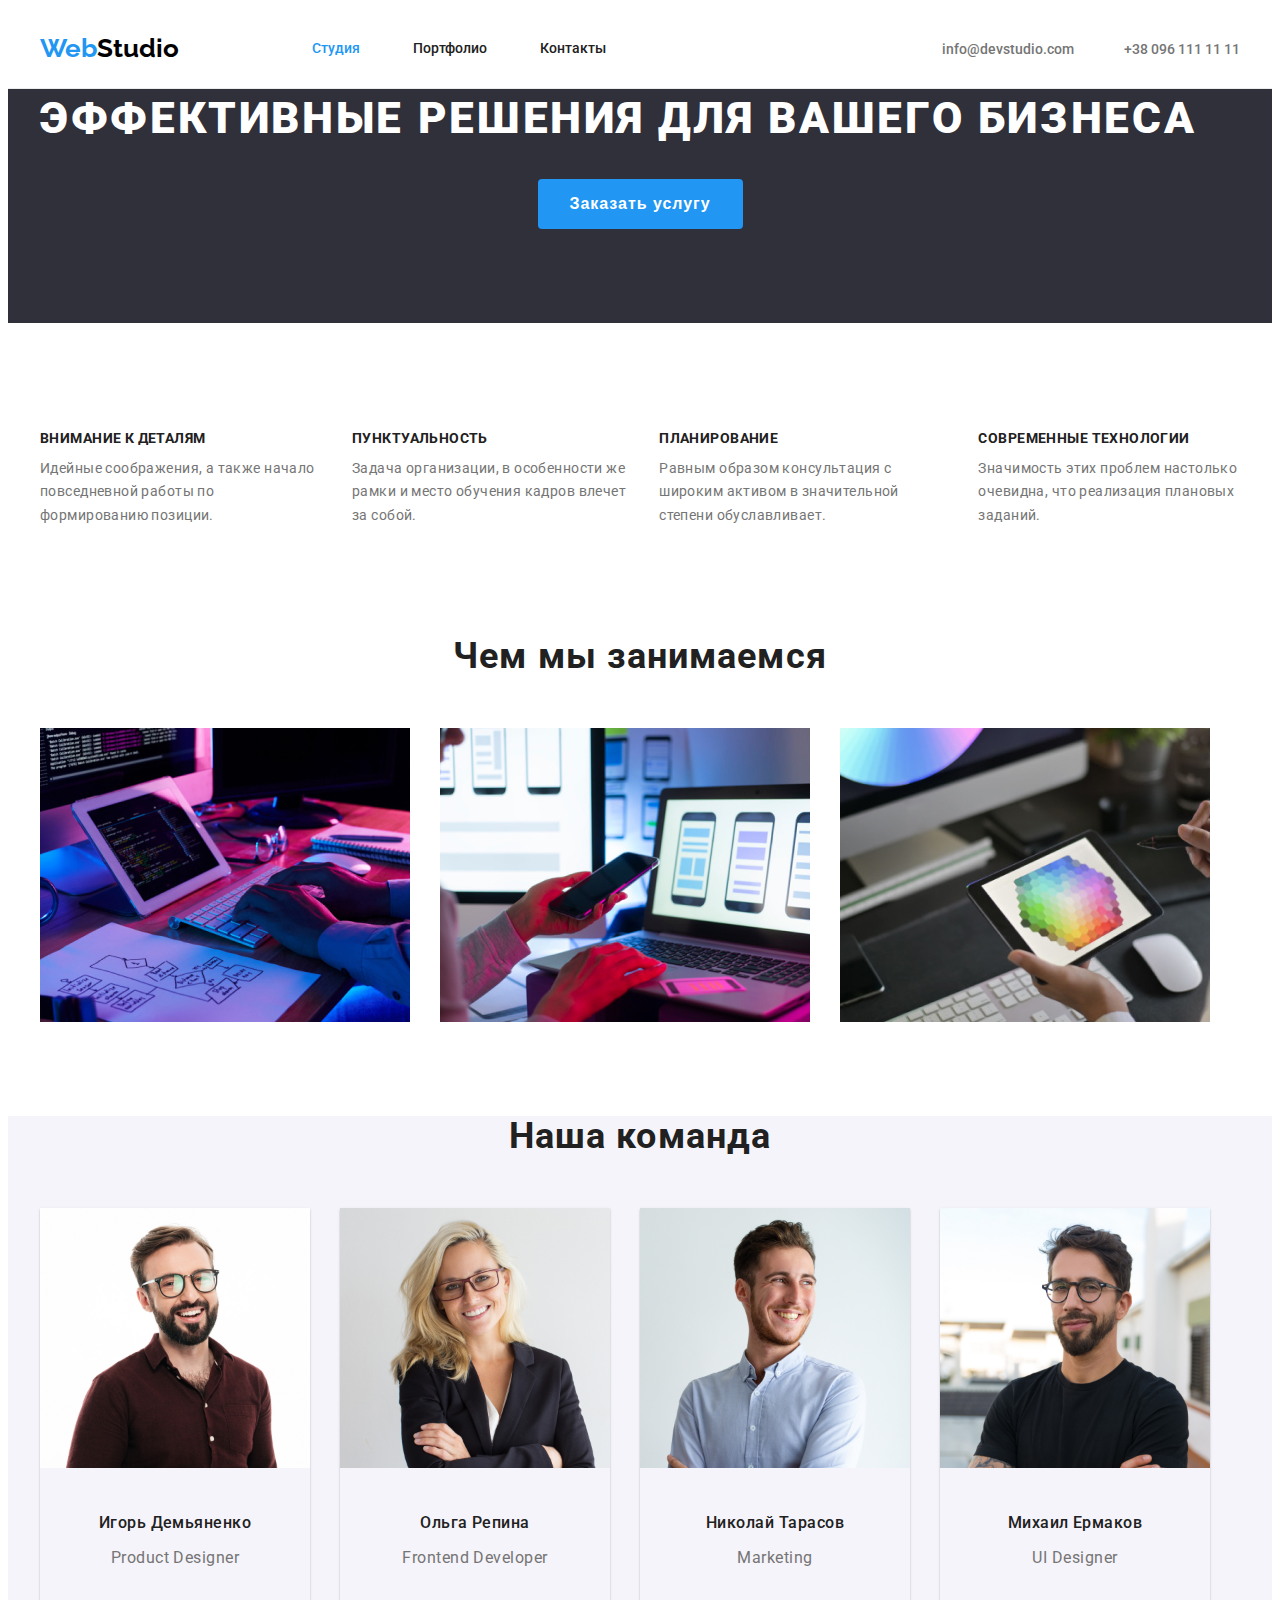
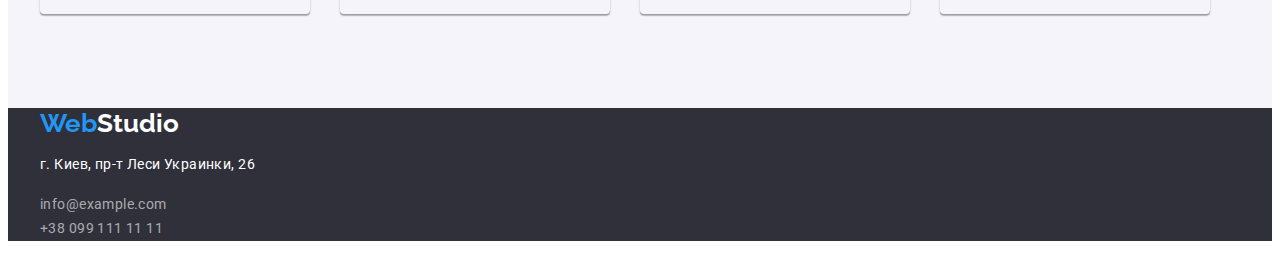
==== commit 40668058: "переделал список в портфолио" ====
--- a/index.html
+++ b/index.html
@@ -42,7 +42,7 @@
         </section>
         <section class="section-properties section">
             <div class="container">
-            <h2 class="properties-title">Наши возможности</h2>
+            <h2 class="invisible-title">Наши возможности</h2>
             <ul class="properties">
                 <li class="item"><h3>Внимание к деталям</h3>
                 <p>Идейные соображения, а также начало повседневной работы по формированию позиции. </p></li>
--- a/css/styles.css
+++ b/css/styles.css
@@ -27,6 +27,7 @@
 /* Header */
 header {
   background-color: var(--header-background-color);
+  border-bottom: 1px solid #ececec;
 }
 .section-navigation {
   width: 1200px;
@@ -41,6 +42,8 @@
 .site-nav {
   display: flex;
   margin-left: 93px;
+  margin-top: 0;
+  margin-bottom: 0;
 }
 .site-nav .link a {
   display: block;
@@ -100,6 +103,10 @@
 }
 
 /* Main portfolio */
+.invisible-title {
+  display: none;
+}
+
 .main-portfolio {
   background-color: var(--background-color);
 }
@@ -113,12 +120,16 @@
 .filter-block {
   display: flex;
   justify-content: center;
+  margin-bottom: 50px;
+  margin-top: 94px;
+  padding-left: 0;
 }
 
 .filter-block .filter-button {
   margin-right: 8px;
   border: transparent;
   border-radius: 4px;
+  padding: 6px 22px;
 }
 
 .filter-button {
@@ -138,15 +149,26 @@
   color: var(--header-background-color);
   background-color: var(--accent-color);
 }
+/* Карточки Портфолио */
+
 .project {
   display: flex;
   flex-wrap: wrap;
-  margin-left: -30px;
-  margin-top: -30px;
-}
+  padding: 0;
+  margin-top: 0;
+}
+
+.project > .project-list:nth-child(-n + 3) {
+  margin-top: 0;
+}
+
 .project > .project-list {
-  flex-basis: calc(100% / 3);
+  flex-basis: calc((100% - 60px) / 3);
   margin-top: 30px;
+  margin-right: 30px;
+}
+.project-list:nth-child(3n) {
+  margin-right: 0;
 }
 
 .project-link {
@@ -169,9 +191,11 @@
   letter-spacing: 0.06em;
 }
 .container-text {
-  margin: 24px 20px;
+  margin: 0;
+  padding: 20px 24px;
   border: 1px solid #eeeeee;
 }
+
 /* Footer */
 footer {
   background-color: var(--footer-background-color);
@@ -245,6 +269,9 @@
   background-color: var(--accent-color);
   color: var(--header-background-color);
   cursor: pointer;
+  border-radius: 4px;
+  border: transparent;
+  padding: 10px 32px;
 }
 
 .hero-button:hover,
@@ -260,6 +287,7 @@
   display: flex;
   margin-bottom: 0;
   padding-left: 0;
+  margin-top: 94px;
 }
 .properties-title {
   margin: 0;
@@ -317,7 +345,7 @@
   margin-bottom: 0;
   padding-left: 0;
 }
-.team-list > .item.item:not(:last-child) {
+.team-list > .item:not(:last-child) {
   margin-right: 30px;
 }
 
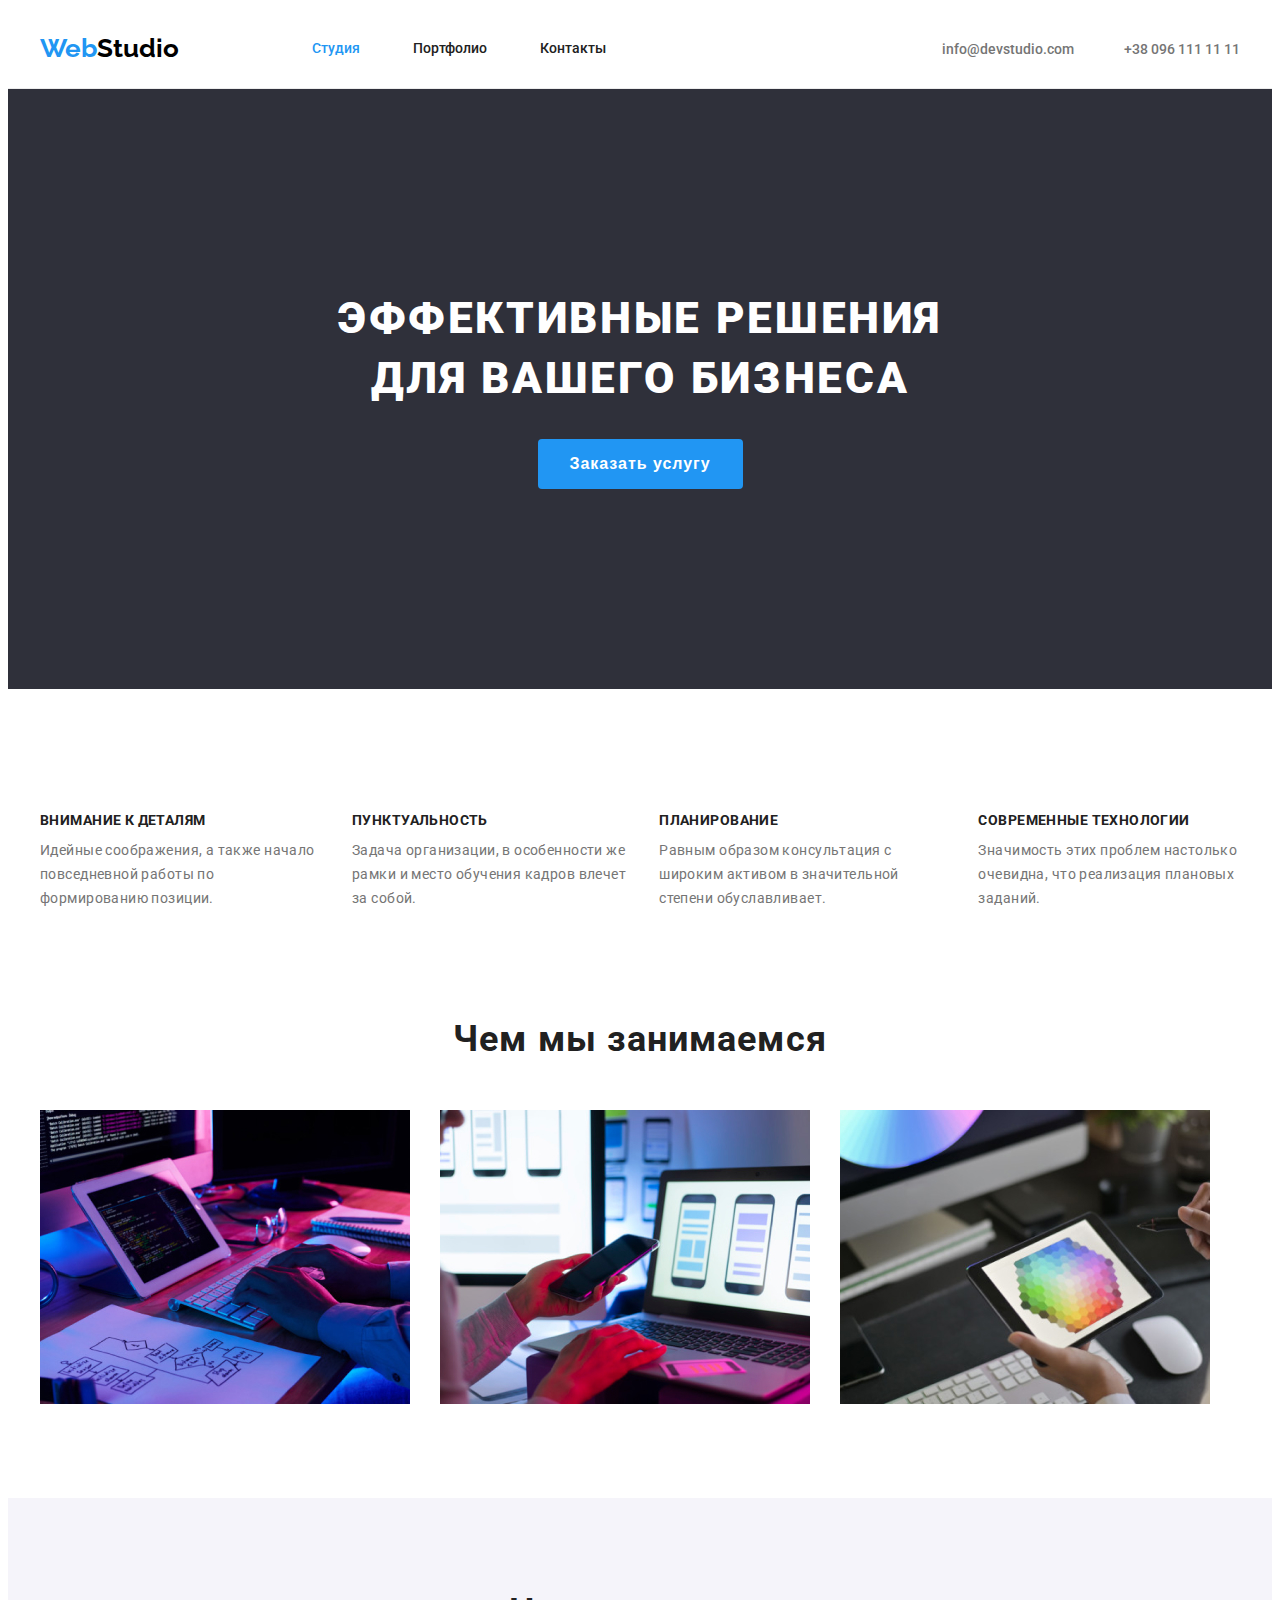
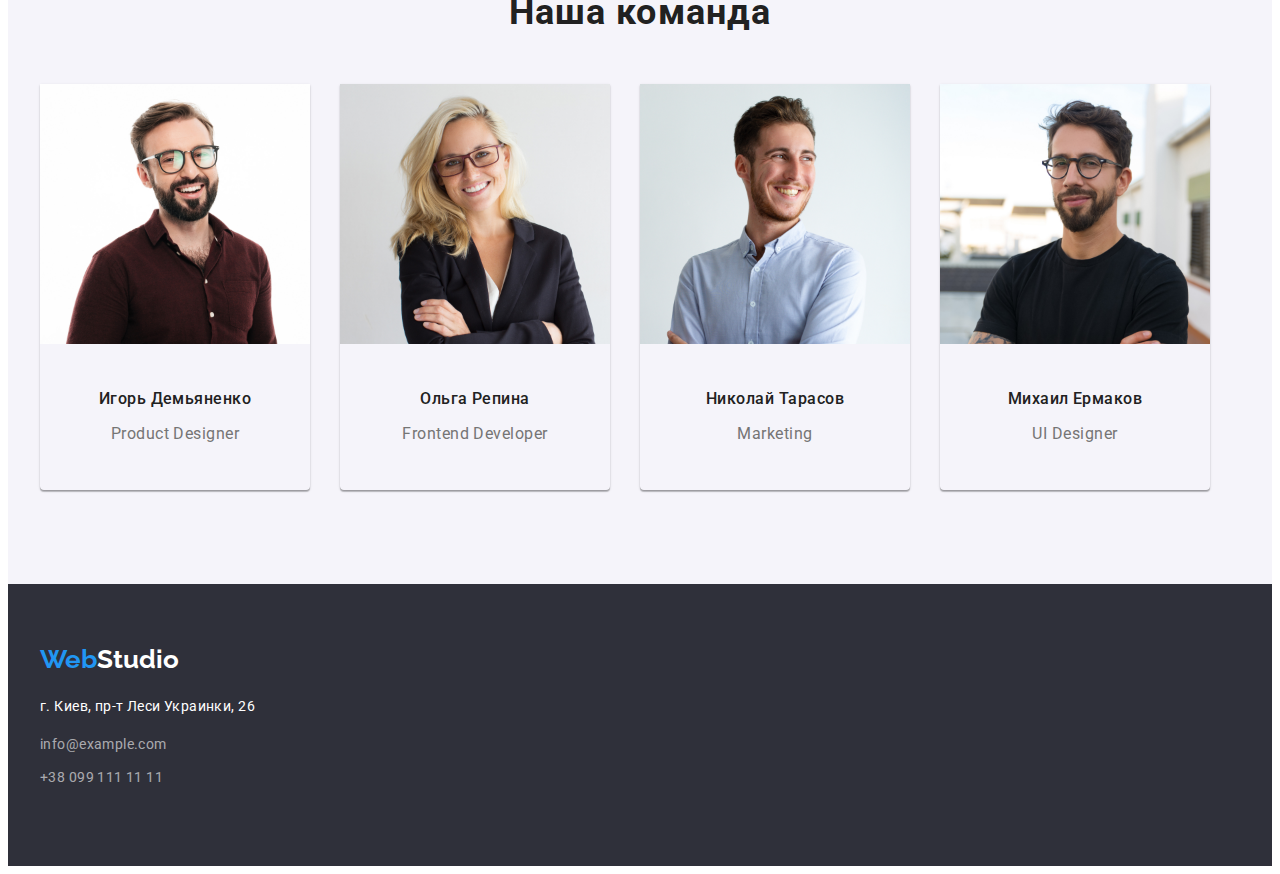
==== commit 0f1eb4da: "Идет борьба с паддингами секций" ====
--- a/index.html
+++ b/index.html
@@ -34,15 +34,15 @@
     </header>
 
     <main>
-        <section class="hero section">
+        <section class="hero-section">
             <div class="container">
             <h1 class="hero-title">Эффективные решения для вашего бизнеса</h1>
             <button type="button" class="hero-button">Заказать услугу </button>
             </div>
         </section>
-        <section class="section-properties section">
+        <section class="section-properties">
             <div class="container">
-            <h2 class="invisible-title">Наши возможности</h2>
+            <h2 class="visually-hidden">Наши возможности</h2>
             <ul class="properties">
                 <li class="item"><h3>Внимание к деталям</h3>
                 <p>Идейные соображения, а также начало повседневной работы по формированию позиции. </p></li>
@@ -55,7 +55,7 @@
             </ul>
             </div>
         </section>
-        <section class="about-us section">
+        <section class="about-us">
             <div class="container">
             <h2 class="about-title">Чем мы занимаемся</h2>
             <ul class="about-list">
@@ -66,7 +66,7 @@
         </div>
         </section>
 
-        <section class="team section">
+        <section class="team">
             <div class="container">
             <h2 class="team-title">Наша команда</h2>
             
@@ -120,14 +120,14 @@
                  </section>
 
     </main>
-    <footer>
+    <footer class="footer-section">
         <div class="container">
             <a class="logo" href="./index.html">Web<span class="logo-navigation-footer">Studio</span></a>
             <address class="contact-footer">
                 <p>г. Киев, пр-т Леси Украинки, 26 </p>
                 <ul class="contact-footer-list">
-                    <li class="item"><a href="mailto:">info@example.com </a></li>
-                    <li class="item"><a href="tel:">+38 099 111 11 11 </a></li>
+                    <li class="item-footer"><a href="mailto:">info@example.com </a></li>
+                    <li class="item-footer"><a href="tel:">+38 099 111 11 11 </a></li>
                 </ul>
             </address>
         </div>
--- a/css/styles.css
+++ b/css/styles.css
@@ -24,6 +24,20 @@
 ul {
   list-style: none;
 }
+
+.visually-hidden {
+  position: absolute;
+  width: 1px;
+  height: 1px;
+  margin: -1px;
+  border: 0;
+  padding: 0;
+
+  white-space: nowrap;
+  clip-path: inset(100%);
+  clip: rect(0 0 0 0);
+  overflow: hidden;
+}
 /* Header */
 header {
   background-color: var(--header-background-color);
@@ -103,25 +117,18 @@
 }
 
 /* Main portfolio */
-.invisible-title {
-  display: none;
-}
-
-.main-portfolio {
+
+.filter-section {
   background-color: var(--background-color);
-}
-.main-block {
-  width: 1200px;
-  padding-left: 15px;
-  padding-right: 15px;
-  margin-left: auto;
-  margin-right: auto;
-}
+  padding-top: 94px;
+  padding-bottom: 94px;
+}
+
 .filter-block {
   display: flex;
   justify-content: center;
-  margin-bottom: 50px;
-  margin-top: 94px;
+  margin-bottom: 56px;
+  margin-top: 0;
   padding-left: 0;
 }
 
@@ -197,8 +204,10 @@
 }
 
 /* Footer */
-footer {
+.footer-section {
   background-color: var(--footer-background-color);
+  padding-top: 60px;
+  padding-bottom: 60px;
 }
 .container {
   width: 1200px;
@@ -215,6 +224,7 @@
 .contact-footer-list {
   margin-left: auto;
   padding-left: 0;
+  margin-top: 0;
 }
 .contact-footer p {
   text-decoration: none;
@@ -225,6 +235,7 @@
   color: var(--header-background-color);
   font-style: normal;
   margin-left: auto;
+  margin-top: 20px;
 }
 .contact-footer a {
   font-weight: 400;
@@ -234,6 +245,9 @@
   text-decoration: none;
   color: rgba(255, 255, 255, 0.6);
   font-style: normal;
+}
+.item-footer {
+  margin-top: 9px;
 }
 
 .contact-footer a:focus,
@@ -242,12 +256,12 @@
 }
 /* Main Studio */
 /* Hero Main */
-.section {
-  padding-bottom: 94px;
-}
-.hero {
+.hero-section {
+  padding-bottom: 200px;
+  padding-top: 200px;
   background: var(--footer-background-color);
 }
+
 .hero-title {
   margin-top: 0;
   font-weight: 900;
@@ -256,6 +270,11 @@
   letter-spacing: 0.06em;
   color: var(--header-background-color);
   text-transform: uppercase;
+  width: 696px;
+  text-align: center;
+  margin-left: auto;
+  margin-right: auto;
+  margin-bottom: 30px;
 }
 .hero-button {
   font-weight: 700;
@@ -282,12 +301,14 @@
 /* Properties main */
 .section-properties {
   background-color: var(--background-color);
-}
+  padding-bottom: 94px;
+  padding-top: 94px;
+}
+
 .properties {
   display: flex;
   margin-bottom: 0;
   padding-left: 0;
-  margin-top: 94px;
 }
 .properties-title {
   margin: 0;
@@ -316,6 +337,7 @@
 /* About main */
 .about-us {
   background-color: var(--background-color);
+  padding-bottom: 94px;
 }
 .about-list {
   display: flex;
@@ -338,6 +360,8 @@
 /* Team main */
 .team {
   background-color: var(--accent-background-color);
+  padding-top: 94px;
+  padding-bottom: 94px;
 }
 
 .team-list {
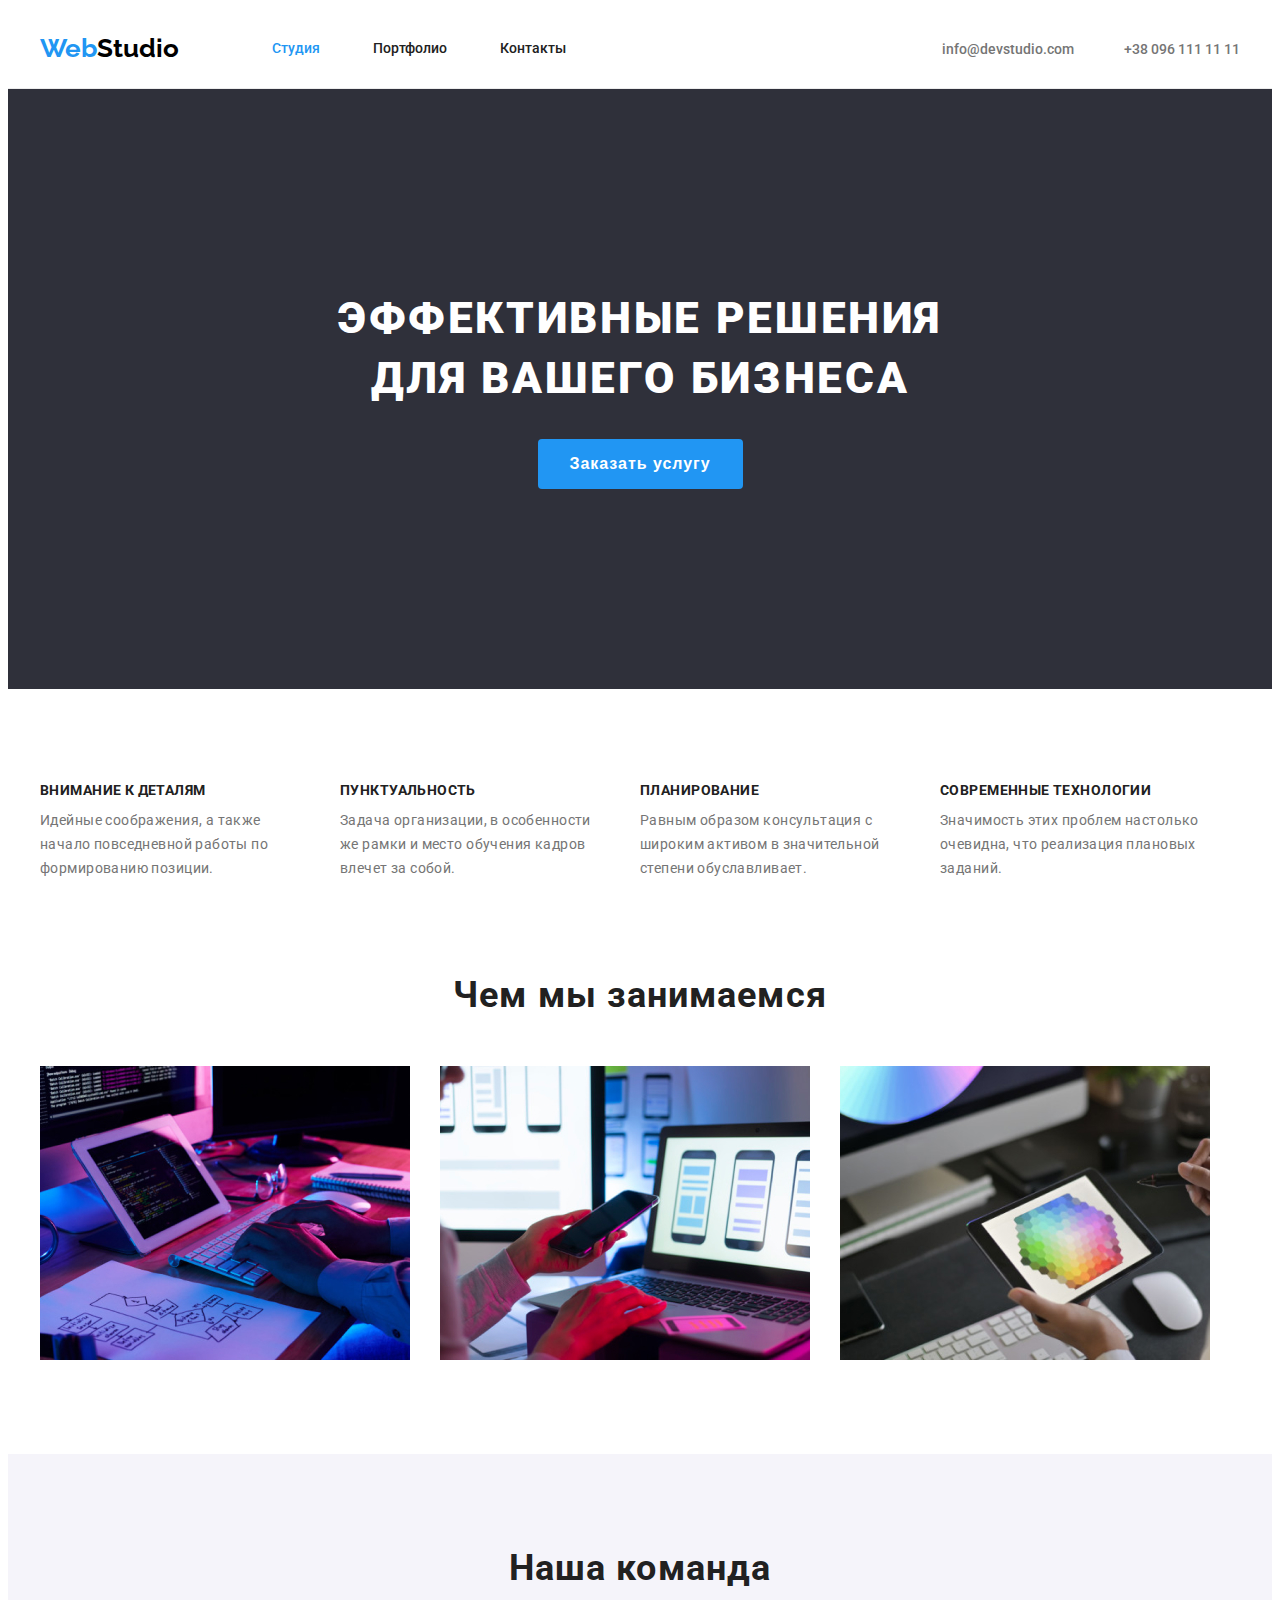
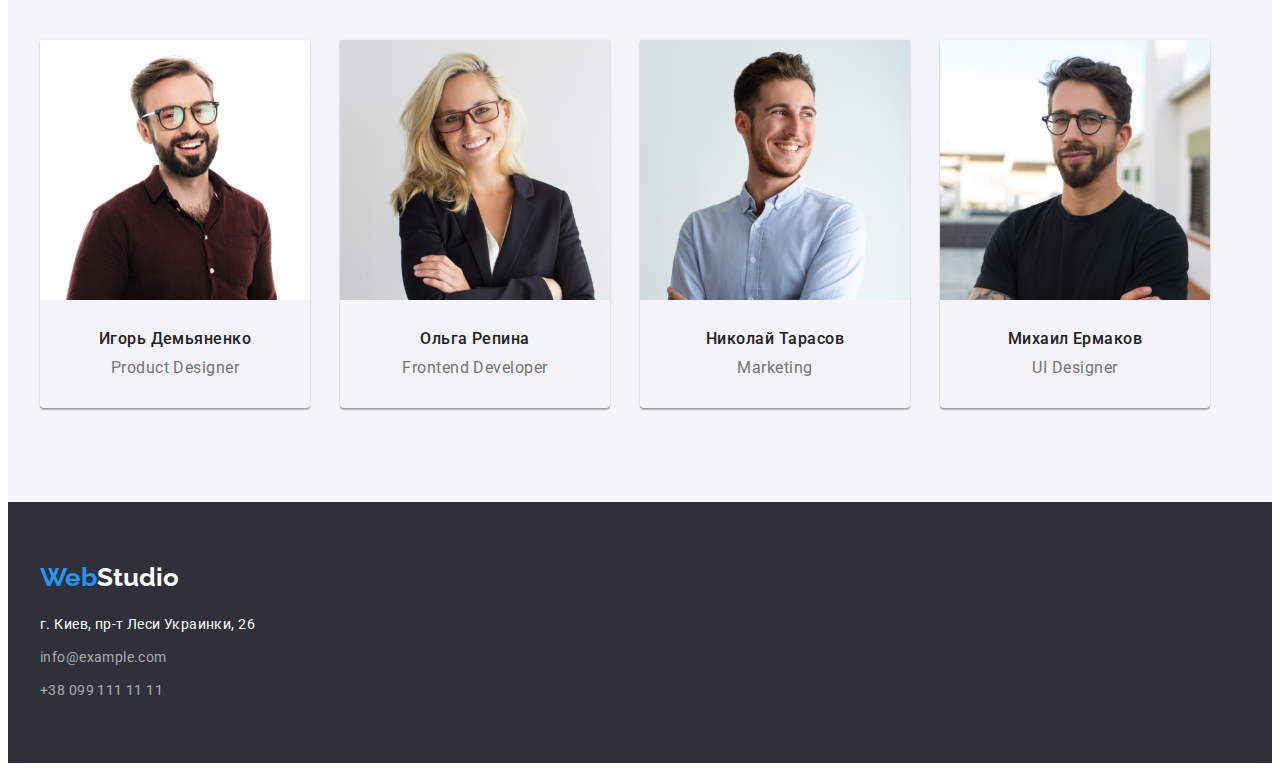
==== commit 3106bd20: "исправил ошибки" ====
--- a/index.html
+++ b/index.html
@@ -16,10 +16,10 @@
 </head>
 <body>
     <header>
-        <div class="section-navigation">
+        <div class="section-navigation container">
             <a class="logo" href="./index.html">Web<span class="logo-navigation">Studio</span></a>
     
-            <nav>
+            <nav class="header-nav">
                 <ul class="site-nav">
                     <li class="link"><a href="#" class="current">Студия</a></li>
                     <li class="link"><a href="./portfolio.html">Портфолио</a></li>
@@ -72,7 +72,6 @@
             
             <ul class="team-list">
                 <li class="item">
-                    <article class="card">
                         <div class="card-thumb">
                 <img src="./images/team/igor.jpg" alt="Игорь Демьяненко" width="270"> 
                 </div>
@@ -80,10 +79,8 @@
                 <h3>Игорь Демьяненко</h3>
                 <p lang="en">Product Designer</p>
                 </div> 
-                </article>  
                 </li>
                 <li class="item">
-                    <article class="card">
                         <div class="card-thumb">
                             <img src="./images/team/olga.jpg" alt="Ольга Репина" width="270">
                         </div>
@@ -91,10 +88,8 @@
                             <h3>Ольга Репина</h3>
                             <p lang="en">Frontend Developer</p>
                         </div>
-                    </article>
                 </li>
                 <li class="item">
-                        <article class="card">
                             <div class="card-thumb">
                                 <img src="./images/team/nikolay.jpg" alt="Николай Тарасов" width="270">
                             </div>
@@ -102,10 +97,8 @@
                                 <h3>Николай Тарасов</h3>
                                 <p lang="en">Marketing</p>
                             </div>
-                        </article>
                     </li>
                      <li class="item">
-                            <article class="card">
                                 <div class="card-thumb">
                                     <img src="./images/team/michail.jpg" alt="Михаил Ермаков" width="270">
                                 </div>
@@ -113,7 +106,6 @@
                                     <h3>Михаил Ермаков</h3>
                                     <p lang="en">UI Designer</p>
                                 </div>
-                            </article>
                         </li> 
                         </ul>
                         </div>
--- a/css/styles.css
+++ b/css/styles.css
@@ -24,6 +24,13 @@
 ul {
   list-style: none;
 }
+h1,
+h2,
+h3,
+p,
+ul {
+  margin: 0;
+}
 
 .visually-hidden {
   position: absolute;
@@ -44,20 +51,19 @@
   border-bottom: 1px solid #ececec;
 }
 .section-navigation {
-  width: 1200px;
-  padding-left: 15px;
-  padding-right: 15px;
-  margin-left: auto;
-  margin-right: auto;
-
   display: flex;
   align-items: center;
 }
+
+.header-nav {
+  margin-left: 93px;
+}
+
 .site-nav {
   display: flex;
-  margin-left: 93px;
   margin-top: 0;
   margin-bottom: 0;
+  padding-left: 0;
 }
 .site-nav .link a {
   display: block;
@@ -98,6 +104,7 @@
 .contact-header {
   display: flex;
   margin-left: auto;
+  padding-left: 0;
 }
 .contact-header .link + .link {
   display: block;
@@ -127,13 +134,15 @@
 .filter-block {
   display: flex;
   justify-content: center;
-  margin-bottom: 56px;
-  margin-top: 0;
-  padding-left: 0;
+  margin-bottom: 50px;
+  margin-top: 0;
+  padding-left: 0;
+}
+.filter-block > .item:not(:last-child) {
+  margin-right: 8px;
 }
 
 .filter-block .filter-button {
-  margin-right: 8px;
   border: transparent;
   border-radius: 4px;
   padding: 6px 22px;
@@ -173,6 +182,7 @@
   flex-basis: calc((100% - 60px) / 3);
   margin-top: 30px;
   margin-right: 30px;
+  width: 370px;
 }
 .project-list:nth-child(3n) {
   margin-right: 0;
@@ -196,11 +206,13 @@
   font-size: 18px;
   line-height: 2;
   letter-spacing: 0.06em;
+  margin-bottom: 4px;
 }
 .container-text {
   margin: 0;
   padding: 20px 24px;
   border: 1px solid #eeeeee;
+  border-top: none;
 }
 
 /* Footer */
@@ -221,11 +233,18 @@
   color: var(--header-background-color);
   margin-left: auto;
 }
+.contact-footer {
+  margin-top: 20px;
+}
 .contact-footer-list {
   margin-left: auto;
   padding-left: 0;
-  margin-top: 0;
-}
+  margin-top: 9px;
+}
+.item-footer:not(:last-child) {
+  margin-bottom: 9px;
+}
+
 .contact-footer p {
   text-decoration: none;
   font-weight: 400;
@@ -235,7 +254,6 @@
   color: var(--header-background-color);
   font-style: normal;
   margin-left: auto;
-  margin-top: 20px;
 }
 .contact-footer a {
   font-weight: 400;
@@ -245,9 +263,6 @@
   text-decoration: none;
   color: rgba(255, 255, 255, 0.6);
   font-style: normal;
-}
-.item-footer {
-  margin-top: 9px;
 }
 
 .contact-footer a:focus,
@@ -313,6 +328,9 @@
 .properties-title {
   margin: 0;
 }
+.properties > .item {
+  width: 270px;
+}
 
 .properties > .item:not(:last-child) {
   margin-right: 30px;
@@ -372,22 +390,24 @@
 .team-list > .item:not(:last-child) {
   margin-right: 30px;
 }
-
-.team-title {
-  margin-top: 0;
-  margin-bottom: 50px;
-  text-align: center;
-  font-weight: 700;
-  font-size: 36px;
-  line-height: 1.16;
-  letter-spacing: 0.03em;
-  text-align: center;
-}
-.card {
+.team-list > .item {
+  width: 270px;
   box-shadow: 0px 1px 3px rgba(0, 0, 0, 0.12), 0px 1px 1px rgba(0, 0, 0, 0.14),
     0px 2px 1px rgba(0, 0, 0, 0.2);
   border-radius: 0px 0px 4px 4px;
 }
+
+.team-title {
+  margin-top: 0;
+  margin-bottom: 50px;
+  text-align: center;
+  font-weight: 700;
+  font-size: 36px;
+  line-height: 1.16;
+  letter-spacing: 0.03em;
+  text-align: center;
+}
+
 .card-content {
   text-align: center;
   padding-top: 30px;
@@ -399,6 +419,7 @@
   font-size: 16px;
   line-height: 1.18;
   letter-spacing: 0.03em;
+  margin-bottom: 10px;
 }
 .team p {
   font-weight: 400;
